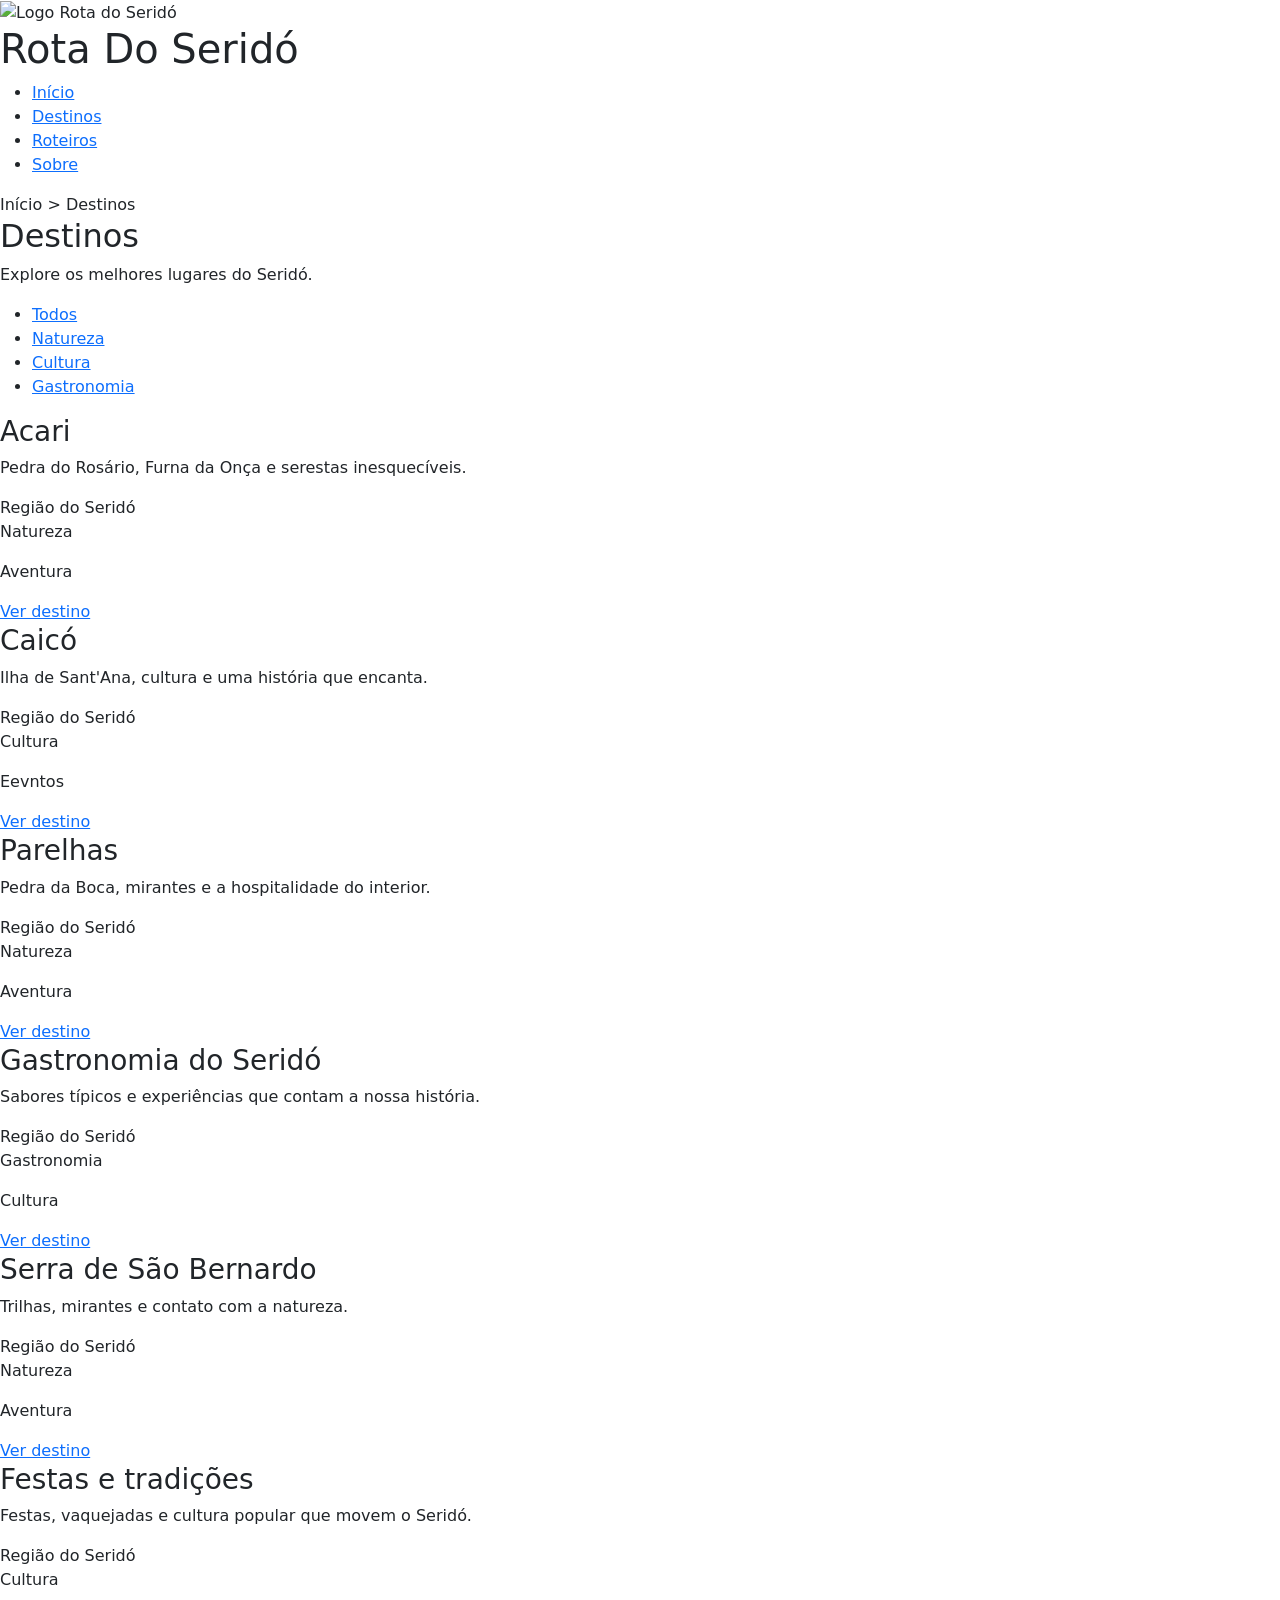
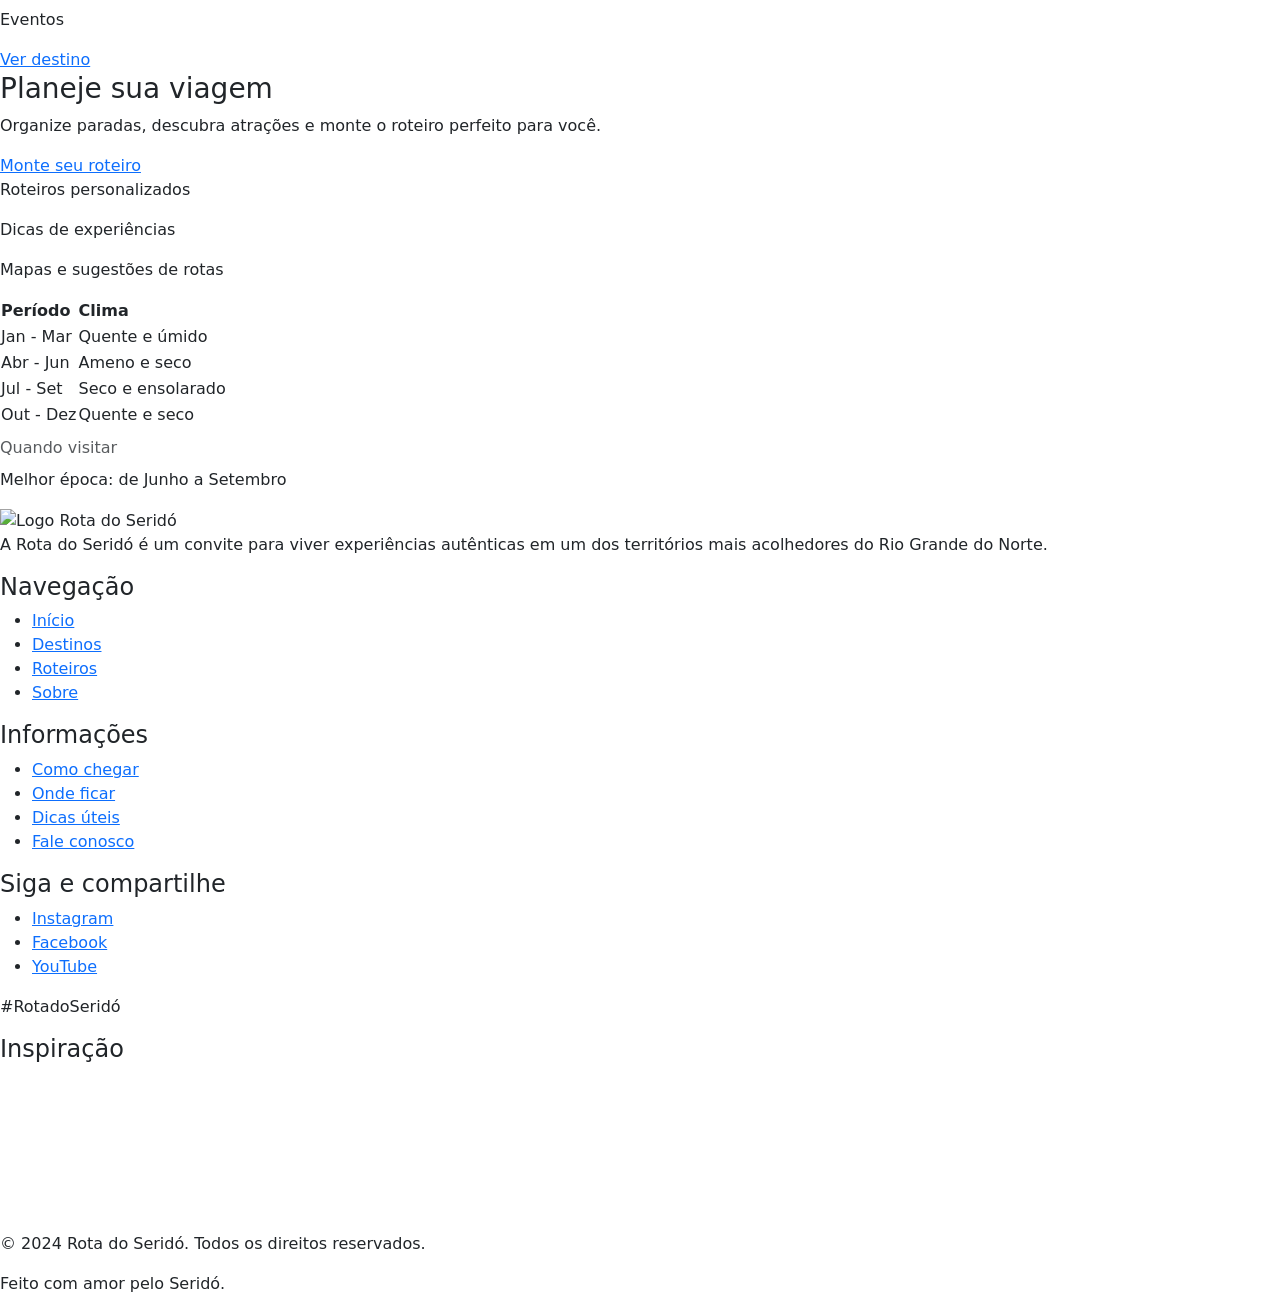
==== destinos.html @ 7bd8985f "Criação do HTML da página destinos" ====
<!DOCTYPE html>
<html lang='en'>

<head>
    <meta charset='utf-8'>
    <meta name='viewport' content='width=device-width, initial-scale=1'>
    <title>Destinos</title>

    <link rel="stylesheet" href="https://cdn.jsdelivr.net/npm/bootstrap@5.3.8/dist/css/bootstrap.min.css"
        rel="stylesheet" integrity="sha384-sRIl4kxILFvY47J16cr9ZwB07vP4J8+LH7qKQnuqkuIAvNWLzeN8tE5YBujZqJLB"
        crossorigin="anonymous" />

    <link rel="stylesheet" href="destinos.css" />
</head>

<body>

    <header id="cabecalho">
        <img src="" alt="Logo Rota do Seridó">
        <h1>Rota Do Seridó</h1>
    </header>

    <nav id="navegacao-principal">
        <ul>
            <li><a href="index.html">Início</a></li>
            <li><a href="destinos.html">Destinos</a></li>
            <li><a href="#">Roteiros</a></li>
            <li><a href="#">Sobre</a></li>
        </ul>
    </nav>

    <main>
        <section id="cabecalho2">
            <span>Início > Destinos</span>
            <h2>Destinos</h2>
            <p>Explore os melhores lugares do Seridó.</p>
        </section>

        <section id="cards">

            <nav id="navegacao-cards">
                <ul>
                    <li><a href="#">Todos</a></li>
                    <li><a href="#">Natureza</a></li>
                    <li><a href="#">Cultura</a></li>
                    <li><a href="#">Gastronomia</a></li>
                </ul>
            </nav>

            <div id="cards">
                <article>
                    <h3>Acari</h3>
                    <p>
                        Pedra do Rosário, Furna da Onça
                        e serestas inesquecíveis.
                    </p>
                    <span>Região do Seridó</span>
                    <p>Natureza</p>
                    <p>Aventura</p>
                    <a href="detalhe.html">Ver destino</a>
                </article>

                <article>
                    <h3>Caicó</h3>
                    <p>
                        Ilha de Sant'Ana, cultura e uma
                        história que encanta.
                    </p>
                    <span>Região do Seridó</span>
                    <p>Cultura</p>
                    <p>Eevntos</p>
                    <a href="detalhe.html">Ver destino</a>
                </article>

                <article>
                    <h3>Parelhas</h3>
                    <p>
                        Pedra da Boca, mirantes e a
                        hospitalidade do interior.
                    </p>
                    <span>Região do Seridó</span>
                    <p>Natureza</p>
                    <p>Aventura</p>
                    <a href="detalhe.html">Ver destino</a>
                </article>

                <article>
                    <h3>Gastronomia do Seridó</h3>
                    <p>
                        Sabores típicos e experiências que
                        contam a nossa história.
                    </p>
                    <span>Região do Seridó</span>
                    <p>Gastronomia</p>
                    <p>Cultura</p>
                    <a href="detalhe.html">Ver destino</a>
                </article>

                <article>
                    <h3>Serra de São Bernardo</h3>
                    <p>
                        Trilhas, mirantes e contato
                        com a natureza.
                    </p>
                    <span>Região do Seridó</span>
                    <p>Natureza</p>
                    <p>Aventura</p>
                    <a href="detalhe.html">Ver destino</a>
                </article>

                <article>
                    <h3>Festas e tradições</h3>
                    <p>
                        Festas, vaquejadas e cultura popular
                        que movem o Seridó.
                    </p>
                    <span>Região do Seridó</span>
                    <p>Cultura</p>
                    <p>Eventos</p>
                    <a href="detalhe.html">Ver destino</a>
                </article>
            </div>

        </section>

        <aside id="sidebar">

            <div id="planejamento">
                <h3>Planeje sua viagem</h3>
                <p>
                    Organize paradas, descubra atrações
                    e monte o roteiro perfeito para você.
                </p>
                <a href="#">Monte seu roteiro</a>

                <p>
                    Roteiros
                    personalizados
                </p>
                <p>
                    Dicas de
                    experiências
                </p>
                <p>
                    Mapas e
                    sugestões de rotas
                </p>
            </div>

            <div id="quando-visitar">
                <table>
                    <caption>Quando visitar</caption>
                    <thead>
                        <tr>
                            <th scope="col">Período</th>
                            <th scope="col">Clima</th>
                        </tr>
                    </thead>
                    <tbody>
                        <tr>
                            <td>Jan - Mar</td>
                            <td>Quente e úmido</td>
                        </tr>

                        <tr>
                            <td>Abr - Jun</td>
                            <td>Ameno e seco</td>
                        </tr>

                        <tr>
                            <td>Jul - Set</td>
                            <td>Seco e ensolarado</td>
                        </tr>

                        <tr>
                            <td>Out - Dez</td>
                            <td>Quente e seco</td>
                        </tr>
                    </tbody>
                </table>

                <p>Melhor época: de Junho a Setembro</p>
            </div>

        </aside>

    </main>

    <footer id="rodape">

        <section>

            <img src="" alt="Logo Rota do Seridó">

            <p>
                A Rota do Seridó é um convite para viver experiências
                autênticas em um dos territórios mais acolhedores do
                Rio Grande do Norte.
            </p>

        </section>

        <nav id="Navegacao-rodape">

            <h4>Navegação</h4>
            <ul>
                <li><a href="">Início</a></li>
                <li><a href="">Destinos</a></li>
                <li><a href="">Roteiros</a></li>
                <li><a href="">Sobre</a></li>
            </ul>

        </nav>

        <section id="informacoes">

            <h4>Informações</h4>
            <ul>
                <li><a href="">Como chegar</a></li>
                <li><a href="">Onde ficar</a></li>
                <li><a href="">Dicas úteis</a></li>
                <li><a href="">Fale conosco</a></li>
            </ul>

        </section>

        <section id="redes-sociais">

            <h4>Siga e compartilhe</h4>
            <ul>
                <li><a href="">Instagram</a></li>
                <li><a href="">Facebook</a></li>
                <li><a href="">YouTube</a></li>
            </ul>
            <p>#RotadoSeridó</p>

        </section>

        <section id="inspiracao">

            <h4>Inspiração</h4>

            <figure>
                <img src="" alt="">
            </figure>

            <figure>
                <img src="" alt="">
            </figure>

            <figure>
                <img src="" alt="">
            </figure>

            <figure>
                <img src="" alt="">
            </figure>

        </section>

        <section id="conclusao">

            <p>&copy; 2024 Rota do Seridó. Todos os direitos reservados.</p>
            <p>Feito com amor pelo Seridó.</p>

        </section>

    </footer>

</body>

</html>
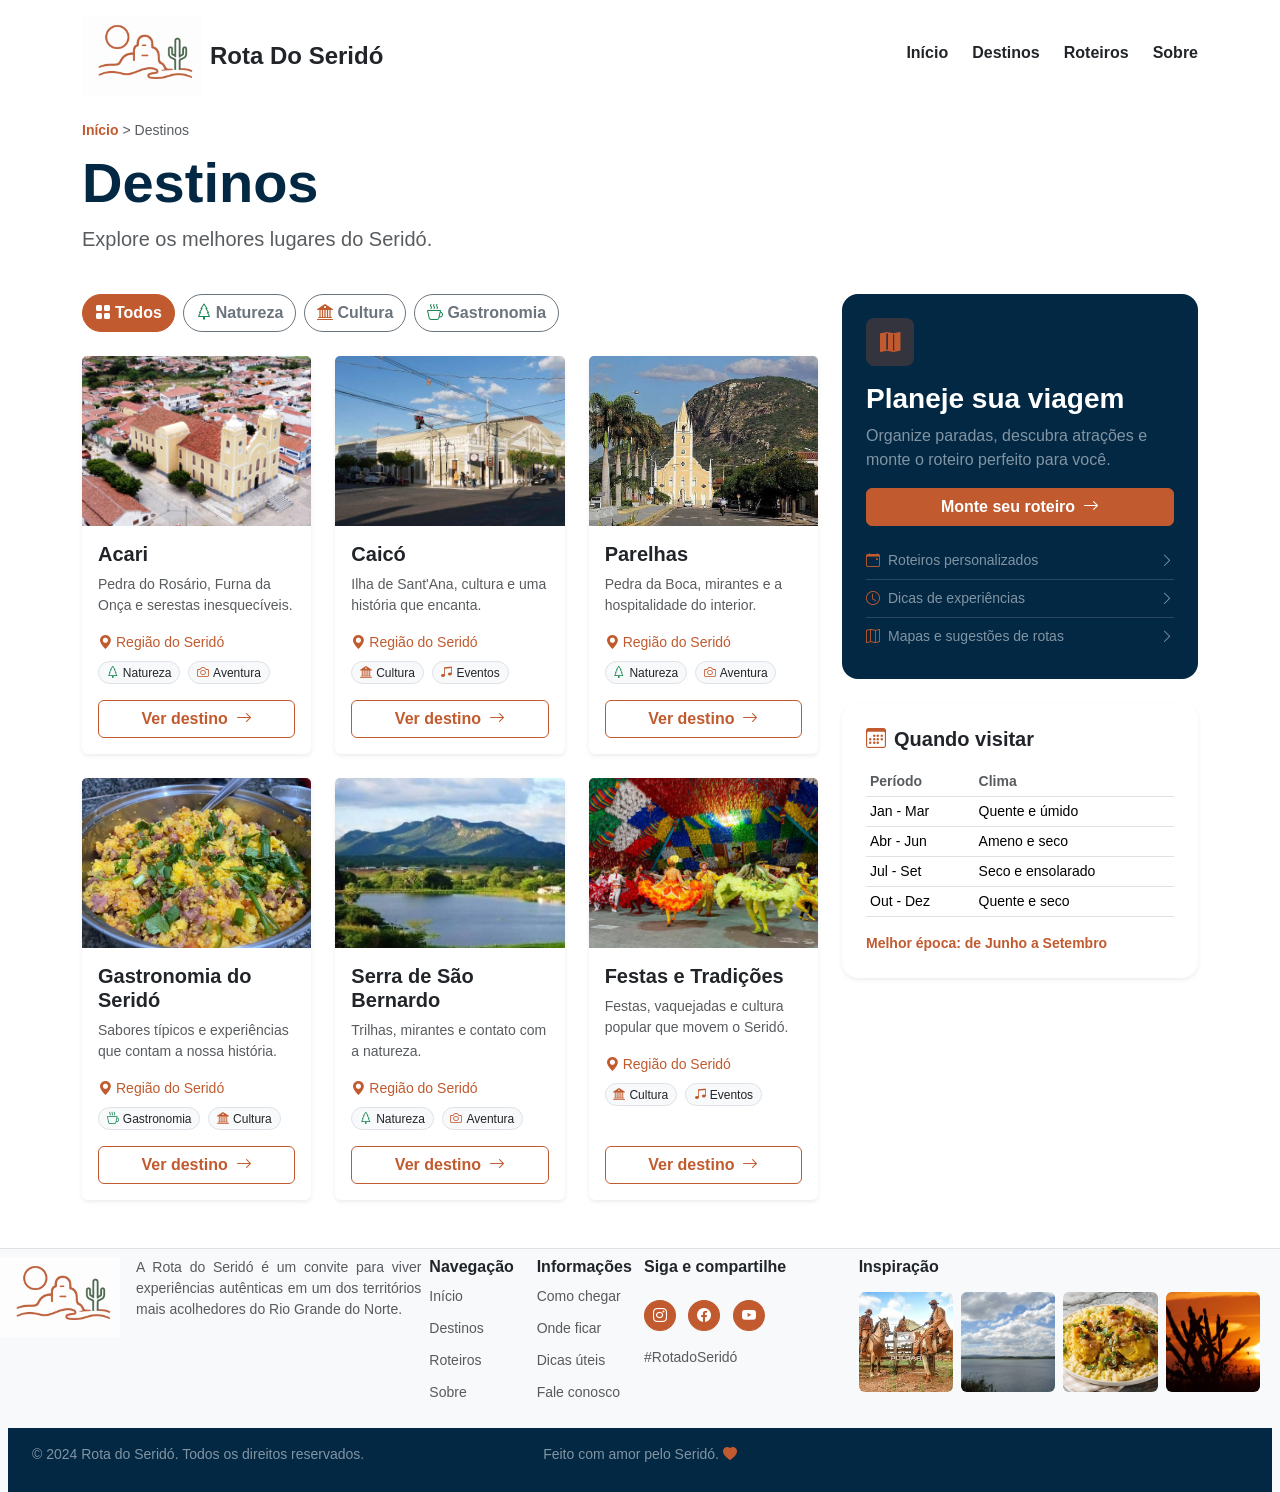
==== commit 3898a7b7: "Edição final nas página Inicial e na página Destinos" ====
--- a/destinos.html
+++ b/destinos.html
@@ -1,271 +1,276 @@
-<!DOCTYPE html>
-<html lang='en'>
+<!doctype html>
+<html lang="pt-BR">
 
 <head>
-    <meta charset='utf-8'>
-    <meta name='viewport' content='width=device-width, initial-scale=1'>
-    <title>Destinos</title>
-
-    <link rel="stylesheet" href="https://cdn.jsdelivr.net/npm/bootstrap@5.3.8/dist/css/bootstrap.min.css"
-        rel="stylesheet" integrity="sha384-sRIl4kxILFvY47J16cr9ZwB07vP4J8+LH7qKQnuqkuIAvNWLzeN8tE5YBujZqJLB"
-        crossorigin="anonymous" />
-
-    <link rel="stylesheet" href="destinos.css" />
+  <meta charset="UTF-8" />
+  <meta name="viewport" content="width=device-width, initial-scale=1.0" />
+  <title>Destinos - Rota do Seridó</title>
+
+  <link rel="stylesheet" href="https://cdn.jsdelivr.net/npm/bootstrap@5.3.8/dist/css/bootstrap.min.css" rel="stylesheet"
+    integrity="sha384-sRIl4kxILFvY47J16cr9ZwB07vP4J8+LH7qKQnuqkuIAvNWLzeN8tE5YBujZqJLB" crossorigin="anonymous" />
+  <link rel="stylesheet" href="https://cdn.jsdelivr.net/npm/bootstrap-icons@1.13.1/font/bootstrap-icons.min.css">
+
+  <link rel="stylesheet" href="destinos.css" />
+
 </head>
 
 <body>
 
-    <header id="cabecalho">
-        <img src="" alt="Logo Rota do Seridó">
-        <h1>Rota Do Seridó</h1>
+  <div class="container d-flex justify-content-between align-items-center py-3">
+    <header id="cabecalho" class="d-flex align-items-center gap-2">
+      <img src="imagens1/LogoRotaDoSerido.png" alt="Logo Rota do Seridó" width="120px" height="80px">
+      <h1 class="fs-4 fw-bold mb-0">Rota Do Seridó</h1>
     </header>
-
-    <nav id="navegacao-principal">
-        <ul>
-            <li><a href="index.html">Início</a></li>
-            <li><a href="destinos.html">Destinos</a></li>
-            <li><a href="#">Roteiros</a></li>
-            <li><a href="#">Sobre</a></li>
+    <nav id="navegacao-principal" class="list-unstyled d-flex gap-4 mb-0">
+      <a class="text-decoration-none fw-semibold text-dark" href="index.html">Início</a>
+      <a class="text-decoration-none fw-semibold text-dark" href="destinos.html">Destinos</a>
+      <a class="text-decoration-none fw-semibold text-dark" href="#">Roteiros</a>
+      <a class="text-decoration-none fw-semibold text-dark" href="#">Sobre</a>
+    </nav>
+  </div>
+
+  <main class="container">
+
+    <section id="cabecalho2" class="pt-2 pb-4">
+      <p class="small mb-2">
+        <a href="index.html" class="text-danger text-decoration-none fw-semibold">Início</a>
+        <span class="text-muted"> &gt; Destinos</span>
+      </p>
+      <h2 class="display-4 fw-bold" style="color:#032844;">Destinos</h2>
+      <p class="text-muted fs-5">Explore os melhores lugares do Seridó.</p>
+    </section>
+
+    <div class="row g-4">
+
+      <section id="cards" class="col-lg-8">
+
+        <nav id="navegacao-cards" class="mb-4">
+          <ul class="list-unstyled d-flex flex-wrap gap-2 mb-0">
+            <li><a href="#" class="btn btn-danger rounded-pill fw-semibold"><i class="bi bi-grid-fill me-1"></i>Todos</a></li>
+            <li><a href="#" class="btn btn-outline-secondary rounded-pill fw-semibold"><i class="bi bi-tree text-success me-1"></i>Natureza</a></li>
+            <li><a href="#" class="btn btn-outline-secondary rounded-pill fw-semibold"><i class="bi bi-bank2 text-danger me-1"></i>Cultura</a></li>
+            <li><a href="#" class="btn btn-outline-secondary rounded-pill fw-semibold"><i class="bi bi-cup-hot text-success me-1"></i>Gastronomia</a></li>
+          </ul>
+        </nav>
+
+        <div id="lista-cards" class="row row-cols-1 row-cols-md-2 row-cols-xl-3 g-4">
+
+          <article class="col">
+            <div class="card h-100 shadow-sm border-0">
+              <img src="imagens1/Acari.png" alt="Acari" class="card-img-top object-fit-cover" style="height:170px">
+              <div class="card-body d-flex flex-column">
+                <h3 class="card-title fs-5 fw-bold">Acari</h3>
+                <p class="card-text text-muted small">Pedra do Rosário, Furna da Onça e serestas inesquecíveis.</p>
+                <small class="text-danger mb-2"><i class="bi bi-geo-alt-fill me-1"></i>Região do Seridó</small>
+                <div class="d-flex flex-wrap gap-2 mb-3">
+                  <span class="badge rounded-pill bg-light text-dark border fw-normal"><i class="bi bi-tree text-success me-1"></i>Natureza</span>
+                  <span class="badge rounded-pill bg-light text-dark border fw-normal"><i class="bi bi-camera text-danger me-1"></i>Aventura</span>
+                </div>
+                <a href="detalhe.html" class="btn btn-outline-danger fw-bold mt-auto d-flex justify-content-center align-items-center gap-2">Ver destino <i class="bi bi-arrow-right"></i></a>
+              </div>
+            </div>
+          </article>
+
+          <article class="col">
+            <div class="card h-100 shadow-sm border-0">
+              <img src="imagens1/Caico.png" alt="Caicó" class="card-img-top object-fit-cover" style="height:170px">
+              <div class="card-body d-flex flex-column">
+                <h3 class="card-title fs-5 fw-bold">Caicó</h3>
+                <p class="card-text text-muted small">Ilha de Sant'Ana, cultura e uma história que encanta.</p>
+                <small class="text-danger mb-2"><i class="bi bi-geo-alt-fill me-1"></i>Região do Seridó</small>
+                <div class="d-flex flex-wrap gap-2 mb-3">
+                  <span class="badge rounded-pill bg-light text-dark border fw-normal"><i class="bi bi-bank2 text-danger me-1"></i>Cultura</span>
+                  <span class="badge rounded-pill bg-light text-dark border fw-normal"><i class="bi bi-music-note-beamed text-danger me-1"></i>Eventos</span>
+                </div>
+                <a href="detalhe.html" class="btn btn-outline-danger fw-bold mt-auto d-flex justify-content-center align-items-center gap-2">Ver destino <i class="bi bi-arrow-right"></i></a>
+              </div>
+            </div>
+          </article>
+
+          <article class="col">
+            <div class="card h-100 shadow-sm border-0">
+              <img src="imagens1/Parelhas.png" alt="Parelhas" class="card-img-top object-fit-cover" style="height:170px">
+              <div class="card-body d-flex flex-column">
+                <h3 class="card-title fs-5 fw-bold">Parelhas</h3>
+                <p class="card-text text-muted small">Pedra da Boca, mirantes e a hospitalidade do interior.</p>
+                <small class="text-danger mb-2"><i class="bi bi-geo-alt-fill me-1"></i>Região do Seridó</small>
+                <div class="d-flex flex-wrap gap-2 mb-3">
+                  <span class="badge rounded-pill bg-light text-dark border fw-normal"><i class="bi bi-tree text-success me-1"></i>Natureza</span>
+                  <span class="badge rounded-pill bg-light text-dark border fw-normal"><i class="bi bi-camera text-danger me-1"></i>Aventura</span>
+                </div>
+                <a href="detalhe.html" class="btn btn-outline-danger fw-bold mt-auto d-flex justify-content-center align-items-center gap-2">Ver destino <i class="bi bi-arrow-right"></i></a>
+              </div>
+            </div>
+          </article>
+
+          <article class="col">
+            <div class="card h-100 shadow-sm border-0">
+              <img src="imagens1/Gastronomia.jpeg" alt="Gastronomia do Seridó" class="card-img-top object-fit-cover" style="height:170px">
+              <div class="card-body d-flex flex-column">
+                <h3 class="card-title fs-5 fw-bold">Gastronomia do Seridó</h3>
+                <p class="card-text text-muted small">Sabores típicos e experiências que contam a nossa história.</p>
+                <small class="text-danger mb-2"><i class="bi bi-geo-alt-fill me-1"></i>Região do Seridó</small>
+                <div class="d-flex flex-wrap gap-2 mb-3">
+                  <span class="badge rounded-pill bg-light text-dark border fw-normal"><i class="bi bi-cup-hot text-success me-1"></i>Gastronomia</span>
+                  <span class="badge rounded-pill bg-light text-dark border fw-normal"><i class="bi bi-bank2 text-danger me-1"></i>Cultura</span>
+                </div>
+                <a href="detalhe.html" class="btn btn-outline-danger fw-bold mt-auto d-flex justify-content-center align-items-center gap-2">Ver destino <i class="bi bi-arrow-right"></i></a>
+              </div>
+            </div>
+          </article>
+
+          <article class="col">
+            <div class="card h-100 shadow-sm border-0">
+              <img src="imagens1/SaoBernardo.jfif" alt="Serra de São Bernardo" class="card-img-top object-fit-cover" style="height:170px">
+              <div class="card-body d-flex flex-column">
+                <h3 class="card-title fs-5 fw-bold">Serra de São Bernardo</h3>
+                <p class="card-text text-muted small">Trilhas, mirantes e contato com a natureza.</p>
+                <small class="text-danger mb-2"><i class="bi bi-geo-alt-fill me-1"></i>Região do Seridó</small>
+                <div class="d-flex flex-wrap gap-2 mb-3">
+                  <span class="badge rounded-pill bg-light text-dark border fw-normal"><i class="bi bi-tree text-success me-1"></i>Natureza</span>
+                  <span class="badge rounded-pill bg-light text-dark border fw-normal"><i class="bi bi-camera text-danger me-1"></i>Aventura</span>
+                </div>
+                <a href="detalhe.html" class="btn btn-outline-danger fw-bold mt-auto d-flex justify-content-center align-items-center gap-2">Ver destino <i class="bi bi-arrow-right"></i></a>
+              </div>
+            </div>
+          </article>
+
+          <article class="col">
+            <div class="card h-100 shadow-sm border-0">
+              <img src="imagens1/festas.jfif" alt="Festas e Tradições" class="card-img-top object-fit-cover" style="height:170px">
+              <div class="card-body d-flex flex-column">
+                <h3 class="card-title fs-5 fw-bold">Festas e Tradições</h3>
+                <p class="card-text text-muted small">Festas, vaquejadas e cultura popular que movem o Seridó.</p>
+                <small class="text-danger mb-2"><i class="bi bi-geo-alt-fill me-1"></i>Região do Seridó</small>
+                <div class="d-flex flex-wrap gap-2 mb-3">
+                  <span class="badge rounded-pill bg-light text-dark border fw-normal"><i class="bi bi-bank2 text-danger me-1"></i>Cultura</span>
+                  <span class="badge rounded-pill bg-light text-dark border fw-normal"><i class="bi bi-music-note-beamed text-danger me-1"></i>Eventos</span>
+                </div>
+                <a href="detalhe.html" class="btn btn-outline-danger fw-bold mt-auto d-flex justify-content-center align-items-center gap-2">Ver destino <i class="bi bi-arrow-right"></i></a>
+              </div>
+            </div>
+          </article>
+
+        </div>
+      </section>
+
+      <!-- SIDEBAR -->
+      <aside id="sidebar" class="col-lg-4">
+
+        <div id="planejamento" class="text-white rounded-4 p-4 mb-4" style="background-color:#032844;">
+          <div class="bg-danger bg-opacity-25 rounded-3 d-inline-flex align-items-center justify-content-center mb-3" style="width:48px;height:48px">
+            <i class="bi bi-map-fill text-danger fs-5"></i>
+          </div>
+          <h3 class="fs-3 fw-bold">Planeje sua viagem</h3>
+          <p class="text-white-50">Organize paradas, descubra atrações e monte o roteiro perfeito para você.</p>
+          <a href="#" class="btn btn-danger fw-bold w-100 mb-3 d-flex justify-content-center align-items-center gap-2">Monte seu roteiro <i class="bi bi-arrow-right"></i></a>
+          <ul class="list-unstyled small text-white-50 mb-0">
+            <li class="d-flex justify-content-between align-items-center py-2"><span><i class="bi bi-calendar-event text-danger me-2"></i>Roteiros personalizados</span><i class="bi bi-chevron-right"></i></li>
+            <li class="d-flex justify-content-between align-items-center py-2"><span><i class="bi bi-clock text-danger me-2"></i>Dicas de experiências</span><i class="bi bi-chevron-right"></i></li>
+            <li class="d-flex justify-content-between align-items-center py-2"><span><i class="bi bi-map text-danger me-2"></i>Mapas e sugestões de rotas</span><i class="bi bi-chevron-right"></i></li>
+          </ul>
+        </div>
+
+        <div id="quando-visitar" class="bg-white rounded-4 shadow-sm p-4">
+          <h3 class="fs-5 fw-bold mb-3"><i class="bi bi-calendar3 text-danger me-2"></i>Quando visitar</h3>
+          <table class="table table-sm mb-3">
+            <caption class="d-none">Quando visitar</caption>
+            <thead>
+              <tr><th scope="col" class="text-muted small fw-semibold">Período</th><th scope="col" class="text-muted small fw-semibold">Clima</th></tr>
+            </thead>
+            <tbody class="small">
+              <tr><td>Jan - Mar</td><td>Quente e úmido</td></tr>
+              <tr><td>Abr - Jun</td><td>Ameno e seco</td></tr>
+              <tr><td>Jul - Set</td><td>Seco e ensolarado</td></tr>
+              <tr><td>Out - Dez</td><td>Quente e seco</td></tr>
+            </tbody>
+          </table>
+          <p class="text-danger fw-bold small mb-0">Melhor época: de Junho a Setembro</p>
+        </div>
+
+      </aside>
+
+    </div>
+  </main>
+
+  <footer id="rodape" class="bg-light border-top mt-5">
+
+    <div class="row g-2 py-2">
+
+      <section class="d-flex flex-column flex-sm-row justify-content-between col-12 col-lg-4 gap-3">
+        <img src="imagens1/LogoRotaDoSerido.png" alt="Logo Rota do Seridó" width="120" height="80" class="mb-2">
+        <small class="text-muted" style="text-align: justify;">
+          A Rota do Seridó é um convite para viver experiências
+          autênticas em um dos territórios mais acolhedores do
+          Rio Grande do Norte.
+        </small>
+      </section>
+
+      <nav id="Navegacao-rodape" class="col-12 col-sm-6 col-lg-1">
+        <h4 class="fs-6 fw-bold">Navegação</h4>
+        <ul class="list-unstyled">
+          <li class="mb-2"><a href="" class="text-muted text-decoration-none small">Início</a></li>
+          <li class="mb-2"><a href="" class="text-muted text-decoration-none small">Destinos</a></li>
+          <li class="mb-2"><a href="" class="text-muted text-decoration-none small">Roteiros</a></li>
+          <li class="mb-2"><a href="" class="text-muted text-decoration-none small">Sobre</a></li>
         </ul>
-    </nav>
-
-    <main>
-        <section id="cabecalho2">
-            <span>Início > Destinos</span>
-            <h2>Destinos</h2>
-            <p>Explore os melhores lugares do Seridó.</p>
-        </section>
-
-        <section id="cards">
-
-            <nav id="navegacao-cards">
-                <ul>
-                    <li><a href="#">Todos</a></li>
-                    <li><a href="#">Natureza</a></li>
-                    <li><a href="#">Cultura</a></li>
-                    <li><a href="#">Gastronomia</a></li>
-                </ul>
-            </nav>
-
-            <div id="cards">
-                <article>
-                    <h3>Acari</h3>
-                    <p>
-                        Pedra do Rosário, Furna da Onça
-                        e serestas inesquecíveis.
-                    </p>
-                    <span>Região do Seridó</span>
-                    <p>Natureza</p>
-                    <p>Aventura</p>
-                    <a href="detalhe.html">Ver destino</a>
-                </article>
-
-                <article>
-                    <h3>Caicó</h3>
-                    <p>
-                        Ilha de Sant'Ana, cultura e uma
-                        história que encanta.
-                    </p>
-                    <span>Região do Seridó</span>
-                    <p>Cultura</p>
-                    <p>Eevntos</p>
-                    <a href="detalhe.html">Ver destino</a>
-                </article>
-
-                <article>
-                    <h3>Parelhas</h3>
-                    <p>
-                        Pedra da Boca, mirantes e a
-                        hospitalidade do interior.
-                    </p>
-                    <span>Região do Seridó</span>
-                    <p>Natureza</p>
-                    <p>Aventura</p>
-                    <a href="detalhe.html">Ver destino</a>
-                </article>
-
-                <article>
-                    <h3>Gastronomia do Seridó</h3>
-                    <p>
-                        Sabores típicos e experiências que
-                        contam a nossa história.
-                    </p>
-                    <span>Região do Seridó</span>
-                    <p>Gastronomia</p>
-                    <p>Cultura</p>
-                    <a href="detalhe.html">Ver destino</a>
-                </article>
-
-                <article>
-                    <h3>Serra de São Bernardo</h3>
-                    <p>
-                        Trilhas, mirantes e contato
-                        com a natureza.
-                    </p>
-                    <span>Região do Seridó</span>
-                    <p>Natureza</p>
-                    <p>Aventura</p>
-                    <a href="detalhe.html">Ver destino</a>
-                </article>
-
-                <article>
-                    <h3>Festas e tradições</h3>
-                    <p>
-                        Festas, vaquejadas e cultura popular
-                        que movem o Seridó.
-                    </p>
-                    <span>Região do Seridó</span>
-                    <p>Cultura</p>
-                    <p>Eventos</p>
-                    <a href="detalhe.html">Ver destino</a>
-                </article>
-            </div>
-
-        </section>
-
-        <aside id="sidebar">
-
-            <div id="planejamento">
-                <h3>Planeje sua viagem</h3>
-                <p>
-                    Organize paradas, descubra atrações
-                    e monte o roteiro perfeito para você.
-                </p>
-                <a href="#">Monte seu roteiro</a>
-
-                <p>
-                    Roteiros
-                    personalizados
-                </p>
-                <p>
-                    Dicas de
-                    experiências
-                </p>
-                <p>
-                    Mapas e
-                    sugestões de rotas
-                </p>
-            </div>
-
-            <div id="quando-visitar">
-                <table>
-                    <caption>Quando visitar</caption>
-                    <thead>
-                        <tr>
-                            <th scope="col">Período</th>
-                            <th scope="col">Clima</th>
-                        </tr>
-                    </thead>
-                    <tbody>
-                        <tr>
-                            <td>Jan - Mar</td>
-                            <td>Quente e úmido</td>
-                        </tr>
-
-                        <tr>
-                            <td>Abr - Jun</td>
-                            <td>Ameno e seco</td>
-                        </tr>
-
-                        <tr>
-                            <td>Jul - Set</td>
-                            <td>Seco e ensolarado</td>
-                        </tr>
-
-                        <tr>
-                            <td>Out - Dez</td>
-                            <td>Quente e seco</td>
-                        </tr>
-                    </tbody>
-                </table>
-
-                <p>Melhor época: de Junho a Setembro</p>
-            </div>
-
-        </aside>
-
-    </main>
-
-    <footer id="rodape">
-
-        <section>
-
-            <img src="" alt="Logo Rota do Seridó">
-
-            <p>
-                A Rota do Seridó é um convite para viver experiências
-                autênticas em um dos territórios mais acolhedores do
-                Rio Grande do Norte.
-            </p>
-
-        </section>
-
-        <nav id="Navegacao-rodape">
-
-            <h4>Navegação</h4>
-            <ul>
-                <li><a href="">Início</a></li>
-                <li><a href="">Destinos</a></li>
-                <li><a href="">Roteiros</a></li>
-                <li><a href="">Sobre</a></li>
-            </ul>
-
-        </nav>
-
-        <section id="informacoes">
-
-            <h4>Informações</h4>
-            <ul>
-                <li><a href="">Como chegar</a></li>
-                <li><a href="">Onde ficar</a></li>
-                <li><a href="">Dicas úteis</a></li>
-                <li><a href="">Fale conosco</a></li>
-            </ul>
-
-        </section>
-
-        <section id="redes-sociais">
-
-            <h4>Siga e compartilhe</h4>
-            <ul>
-                <li><a href="">Instagram</a></li>
-                <li><a href="">Facebook</a></li>
-                <li><a href="">YouTube</a></li>
-            </ul>
-            <p>#RotadoSeridó</p>
-
-        </section>
-
-        <section id="inspiracao">
-
-            <h4>Inspiração</h4>
-
-            <figure>
-                <img src="" alt="">
-            </figure>
-
-            <figure>
-                <img src="" alt="">
-            </figure>
-
-            <figure>
-                <img src="" alt="">
-            </figure>
-
-            <figure>
-                <img src="" alt="">
-            </figure>
-
-        </section>
-
-        <section id="conclusao">
-
-            <p>&copy; 2024 Rota do Seridó. Todos os direitos reservados.</p>
-            <p>Feito com amor pelo Seridó.</p>
-
-        </section>
-
-    </footer>
+      </nav>
+
+      <section id="informacoes" class="col-12 col-sm-6 col-lg-1">
+        <h4 class="fs-6 fw-bold">Informações</h4>
+        <ul class="list-unstyled">
+          <li class="mb-2"><a href="" class="text-muted text-decoration-none small">Como chegar</a></li>
+          <li class="mb-2"><a href="" class="text-muted text-decoration-none small">Onde ficar</a></li>
+          <li class="mb-2"><a href="" class="text-muted text-decoration-none small">Dicas úteis</a></li>
+          <li class="mb-2"><a href="" class="text-muted text-decoration-none small">Fale conosco</a></li>
+        </ul>
+      </section>
+
+      <section id="redes-sociais" class="col-12 col-sm-6 col-lg-2">
+        <h4 class="fs-6 fw-bold small pb-3">Siga e compartilhe</h4>
+        <ul class="list-inline">
+          <li class="list-inline-item"><a href="" class="btn btn-danger btn-sm rounded-circle"><i
+                class="bi bi-instagram"></i></a></li>
+          <li class="list-inline-item"><a href="" class="btn btn-danger btn-sm rounded-circle"><i
+                class="bi bi-facebook"></i></a></li>
+          <li class="list-inline-item"><a href="" class="btn btn-danger btn-sm rounded-circle"><i
+                class="bi bi-youtube"></i></a></li>
+        </ul>
+        <p class="text-muted small">#RotadoSeridó</p>
+      </section>
+
+      <section id="inspiracao" class="col-12 col-sm-6 col-lg-4 pe-4">
+        <h4 class="fs-6 fw-bold pb-3">Inspiração</h4>
+        <div class="row row-cols-4 g-2">
+          <figure class="col m-0">
+            <img src="imagens1/Vaqueiros.png" alt="Vaqueiros" class="img-fluid rounded object-fit-cover w-100"
+              style="height: 100px;">
+          </figure>
+          <figure class="col m-0">
+            <img src="imagens1/açude2.png" alt="Açude" class="img-fluid rounded object-fit-cover w-100"
+              style="height: 100px;">
+          </figure>
+          <figure class="col m-0">
+            <img src="imagens1/cuscuz.png" alt="Cuscuz" class="img-fluid rounded object-fit-cover w-100"
+              style="height: 100px;">
+          </figure>
+          <figure class="col m-0">
+            <img src="imagens1/cacto.png" alt="Cacto" class="img-fluid rounded object-fit-cover w-100"
+              style="height: 100px;">
+          </figure>
+        </div>
+      </section>
+
+    </div>
+
+    <section id="conclusao" class="text-white-50 py-3 mx-md-2 mb-0" style="background-color:#032844;">
+      <div class="position-relative small" id="rodape-final">
+        <p class="mb-0 ps-4" >&copy; 2024 Rota do Seridó. Todos os direitos reservados.</p>
+        <p class="mb-0" id="feito-amor" style="align-items: center;">Feito com amor pelo Seridó. <i class="bi bi-heart-fill text-danger"></i></p>
+      </div>
+    </section>
+
+  </footer>
 
 </body>
 
--- a/destinos.css
+++ b/destinos.css
@@ -0,0 +1,58 @@
+body {
+    font-family: 'Lucida Sans', 'Lucida Sans Regular', 'Lucida Grande', 'Lucida Sans Unicode', Geneva, Verdana, sans-serif;
+}
+
+:root {
+    --bs-danger: #C15A2E;
+    --bs-danger-rgb: 193, 90, 46;
+}
+
+.btn-danger {
+    --bs-btn-bg: #C15A2E;
+    --bs-btn-border-color: #C15A2E;
+    --bs-btn-hover-bg: #A94A24;
+    --bs-btn-hover-border-color: #A94A24;
+    --bs-btn-active-bg: #A94A24;
+    --bs-btn-active-border-color: #A94A24;
+}
+
+.btn-outline-danger {
+    --bs-btn-color: #C15A2E;
+    --bs-btn-border-color: #C15A2E;
+    --bs-btn-hover-bg: #C15A2E;
+    --bs-btn-hover-border-color: #C15A2E;
+    --bs-btn-active-bg: #C15A2E;
+    --bs-btn-active-border-color: #C15A2E;
+}
+
+#navegacao-principal a {
+    padding-bottom: .25rem;
+    border-bottom: 2px solid transparent;
+    transition: border-color .2s ease;
+}
+
+html, body {
+  overflow-x: hidden;
+}
+
+#navegacao-principal a:hover {
+    border-bottom-color: #C15A2E;
+}
+
+#planejamento li+li {
+    border-top: 1px solid rgba(255, 255, 255, .15);
+}
+
+/* linhas entre os itens */
+@media (min-width: 768px) {
+    #rodape-final {
+        min-height: 2rem;
+    }
+
+    #rodape-final #feito-amor {
+        position: absolute;
+        top: 0;
+        left: 50%;
+        transform: translateX(-50%);
+    }
+}
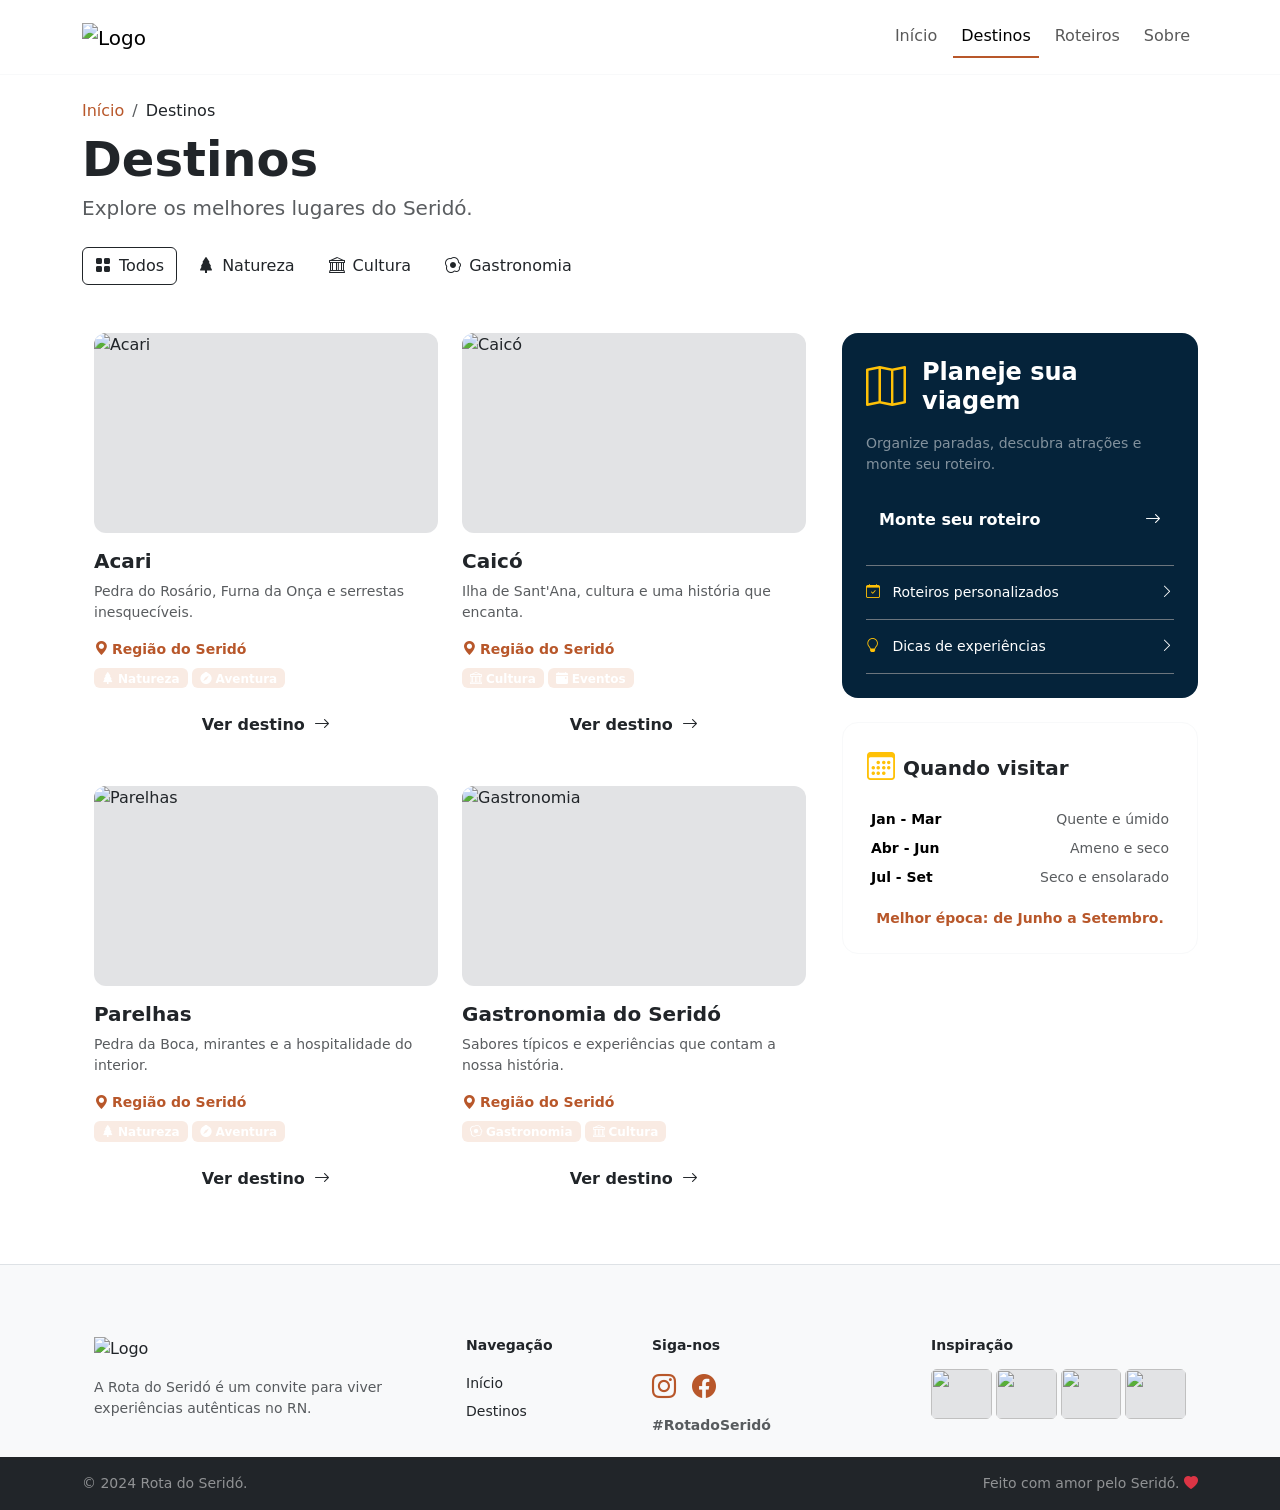
==== commit 57e17ff6: "pagina destinos faltando só colocar as imagens" ====
--- a/destinos.html
+++ b/destinos.html
@@ -1,277 +1,211 @@
-<!doctype html>
+<!DOCTYPE html>
 <html lang="pt-BR">
-
 <head>
-  <meta charset="UTF-8" />
-  <meta name="viewport" content="width=device-width, initial-scale=1.0" />
-  <title>Destinos - Rota do Seridó</title>
-
-  <link rel="stylesheet" href="https://cdn.jsdelivr.net/npm/bootstrap@5.3.8/dist/css/bootstrap.min.css" rel="stylesheet"
-    integrity="sha384-sRIl4kxILFvY47J16cr9ZwB07vP4J8+LH7qKQnuqkuIAvNWLzeN8tE5YBujZqJLB" crossorigin="anonymous" />
-  <link rel="stylesheet" href="https://cdn.jsdelivr.net/npm/bootstrap-icons@1.13.1/font/bootstrap-icons.min.css">
-
+  <meta charset="UTF-8">
+  <meta name="viewport" content="width=device-width, initial-scale=1.0">
+  <title>Rota do Seridó - Destinos</title>
   <link rel="stylesheet" href="destinos.css" />
-
+  <link href="https://cdn.jsdelivr.net/npm/bootstrap@5.3.2/dist/css/bootstrap.min.css" rel="stylesheet">
+  <link href="https://cdn.jsdelivr.net/npm/bootstrap-icons@1.11.1/font/bootstrap-icons.css" rel="stylesheet">
+    
 </head>
-
 <body>
 
-  <div class="container d-flex justify-content-between align-items-center py-3">
-    <header id="cabecalho" class="d-flex align-items-center gap-2">
-      <img src="imagens1/LogoRotaDoSerido.png" alt="Logo Rota do Seridó" width="120px" height="80px">
-      <h1 class="fs-4 fw-bold mb-0">Rota Do Seridó</h1>
-    </header>
-    <nav id="navegacao-principal" class="list-unstyled d-flex gap-4 mb-0">
-      <a class="text-decoration-none fw-semibold text-dark" href="index.html">Início</a>
-      <a class="text-decoration-none fw-semibold text-dark" href="destinos.html">Destinos</a>
-      <a class="text-decoration-none fw-semibold text-dark" href="#">Roteiros</a>
-      <a class="text-decoration-none fw-semibold text-dark" href="#">Sobre</a>
+  <!-- NAVBAR -->
+  <header class="navbar navbar-expand-lg py-3 border-bottom border-light">
+    <div class="container">
+      <a class="navbar-brand" href="#">
+        <img src="LogoRotaDoSerido.png" alt="Logo" height="50">
+      </a>
+      <button class="navbar-toggler" type="button" data-bs-toggle="collapse" data-bs-target="#menu">
+        <span class="navbar-toggler-icon"></span>
+      </button>
+      <nav class="collapse navbar-collapse justify-content-end" id="menu">
+        <ul class="navbar-nav gap-2">
+          <li><a class="nav-link" href="#">Início</a></li>
+          <li><a class="nav-link active" href="#">Destinos</a></li>
+          <li><a class="nav-link" href="#">Roteiros</a></li>
+          <li><a class="nav-link" href="#">Sobre</a></li>
+        </ul>
+      </nav>
+    </div>
+  </header>
+
+  <!-- CONTEÚDO PRINCIPAL -->
+  <main class="container my-4">
+    
+    <!-- Breadcrumbs & Título -->
+    <nav aria-label="breadcrumb">
+      <ol class="breadcrumb mb-2">
+        <li class="breadcrumb-item"><a href="#" class="text-orange text-decoration-none">Início</a></li>
+        <li class="breadcrumb-item active text-dark">Destinos</li>
+      </ol>
     </nav>
-  </div>
-
-  <main class="container">
-
-    <section id="cabecalho2" class="pt-2 pb-4">
-      <p class="small mb-2">
-        <a href="index.html" class="text-danger text-decoration-none fw-semibold">Início</a>
-        <span class="text-muted"> &gt; Destinos</span>
-      </p>
-      <h2 class="display-4 fw-bold" style="color:#032844;">Destinos</h2>
-      <p class="text-muted fs-5">Explore os melhores lugares do Seridó.</p>
-    </section>
-
+    <h1 class="fw-bold display-5 mb-1">Destinos</h1>
+    <p class="text-muted fs-5 mb-4">Explore os melhores lugares do Seridó.</p>
+
+    <!-- Filtros -->
+    <div class="d-flex flex-wrap gap-2 mb-5">
+      <button class="btn btn-filtro active"><i class="bi bi-grid-fill me-2"></i>Todos</button>
+      <button class="btn btn-filtro"><i class="bi bi-tree-fill me-2"></i>Natureza</button>
+      <button class="btn btn-filtro"><i class="bi bi-bank me-2"></i>Cultura</button>
+      <button class="btn btn-filtro"><i class="bi bi-egg-fried me-2"></i>Gastronomia</button>
+    </div>
+
+    <!-- Grid de Conteúdo -->
     <div class="row g-4">
-
-      <section id="cards" class="col-lg-8">
-
-        <nav id="navegacao-cards" class="mb-4">
-          <ul class="list-unstyled d-flex flex-wrap gap-2 mb-0">
-            <li><a href="#" class="btn btn-danger rounded-pill fw-semibold"><i class="bi bi-grid-fill me-1"></i>Todos</a></li>
-            <li><a href="#" class="btn btn-outline-secondary rounded-pill fw-semibold"><i class="bi bi-tree text-success me-1"></i>Natureza</a></li>
-            <li><a href="#" class="btn btn-outline-secondary rounded-pill fw-semibold"><i class="bi bi-bank2 text-danger me-1"></i>Cultura</a></li>
-            <li><a href="#" class="btn btn-outline-secondary rounded-pill fw-semibold"><i class="bi bi-cup-hot text-success me-1"></i>Gastronomia</a></li>
-          </ul>
-        </nav>
-
-        <div id="lista-cards" class="row row-cols-1 row-cols-md-2 row-cols-xl-3 g-4">
-
-          <article class="col">
-            <div class="card h-100 shadow-sm border-0">
-              <img src="imagens1/Acari.png" alt="Acari" class="card-img-top object-fit-cover" style="height:170px">
-              <div class="card-body d-flex flex-column">
-                <h3 class="card-title fs-5 fw-bold">Acari</h3>
-                <p class="card-text text-muted small">Pedra do Rosário, Furna da Onça e serestas inesquecíveis.</p>
-                <small class="text-danger mb-2"><i class="bi bi-geo-alt-fill me-1"></i>Região do Seridó</small>
-                <div class="d-flex flex-wrap gap-2 mb-3">
-                  <span class="badge rounded-pill bg-light text-dark border fw-normal"><i class="bi bi-tree text-success me-1"></i>Natureza</span>
-                  <span class="badge rounded-pill bg-light text-dark border fw-normal"><i class="bi bi-camera text-danger me-1"></i>Aventura</span>
-                </div>
-                <a href="detalhe.html" class="btn btn-outline-danger fw-bold mt-auto d-flex justify-content-center align-items-center gap-2">Ver destino <i class="bi bi-arrow-right"></i></a>
-              </div>
-            </div>
-          </article>
-
-          <article class="col">
-            <div class="card h-100 shadow-sm border-0">
-              <img src="imagens1/Caico.png" alt="Caicó" class="card-img-top object-fit-cover" style="height:170px">
-              <div class="card-body d-flex flex-column">
-                <h3 class="card-title fs-5 fw-bold">Caicó</h3>
-                <p class="card-text text-muted small">Ilha de Sant'Ana, cultura e uma história que encanta.</p>
-                <small class="text-danger mb-2"><i class="bi bi-geo-alt-fill me-1"></i>Região do Seridó</small>
-                <div class="d-flex flex-wrap gap-2 mb-3">
-                  <span class="badge rounded-pill bg-light text-dark border fw-normal"><i class="bi bi-bank2 text-danger me-1"></i>Cultura</span>
-                  <span class="badge rounded-pill bg-light text-dark border fw-normal"><i class="bi bi-music-note-beamed text-danger me-1"></i>Eventos</span>
-                </div>
-                <a href="detalhe.html" class="btn btn-outline-danger fw-bold mt-auto d-flex justify-content-center align-items-center gap-2">Ver destino <i class="bi bi-arrow-right"></i></a>
-              </div>
-            </div>
-          </article>
-
-          <article class="col">
-            <div class="card h-100 shadow-sm border-0">
-              <img src="imagens1/Parelhas.png" alt="Parelhas" class="card-img-top object-fit-cover" style="height:170px">
-              <div class="card-body d-flex flex-column">
-                <h3 class="card-title fs-5 fw-bold">Parelhas</h3>
-                <p class="card-text text-muted small">Pedra da Boca, mirantes e a hospitalidade do interior.</p>
-                <small class="text-danger mb-2"><i class="bi bi-geo-alt-fill me-1"></i>Região do Seridó</small>
-                <div class="d-flex flex-wrap gap-2 mb-3">
-                  <span class="badge rounded-pill bg-light text-dark border fw-normal"><i class="bi bi-tree text-success me-1"></i>Natureza</span>
-                  <span class="badge rounded-pill bg-light text-dark border fw-normal"><i class="bi bi-camera text-danger me-1"></i>Aventura</span>
-                </div>
-                <a href="detalhe.html" class="btn btn-outline-danger fw-bold mt-auto d-flex justify-content-center align-items-center gap-2">Ver destino <i class="bi bi-arrow-right"></i></a>
-              </div>
-            </div>
-          </article>
-
-          <article class="col">
-            <div class="card h-100 shadow-sm border-0">
-              <img src="imagens1/Gastronomia.jpeg" alt="Gastronomia do Seridó" class="card-img-top object-fit-cover" style="height:170px">
-              <div class="card-body d-flex flex-column">
-                <h3 class="card-title fs-5 fw-bold">Gastronomia do Seridó</h3>
-                <p class="card-text text-muted small">Sabores típicos e experiências que contam a nossa história.</p>
-                <small class="text-danger mb-2"><i class="bi bi-geo-alt-fill me-1"></i>Região do Seridó</small>
-                <div class="d-flex flex-wrap gap-2 mb-3">
-                  <span class="badge rounded-pill bg-light text-dark border fw-normal"><i class="bi bi-cup-hot text-success me-1"></i>Gastronomia</span>
-                  <span class="badge rounded-pill bg-light text-dark border fw-normal"><i class="bi bi-bank2 text-danger me-1"></i>Cultura</span>
-                </div>
-                <a href="detalhe.html" class="btn btn-outline-danger fw-bold mt-auto d-flex justify-content-center align-items-center gap-2">Ver destino <i class="bi bi-arrow-right"></i></a>
-              </div>
-            </div>
-          </article>
-
-          <article class="col">
-            <div class="card h-100 shadow-sm border-0">
-              <img src="imagens1/SaoBernardo.jfif" alt="Serra de São Bernardo" class="card-img-top object-fit-cover" style="height:170px">
-              <div class="card-body d-flex flex-column">
-                <h3 class="card-title fs-5 fw-bold">Serra de São Bernardo</h3>
-                <p class="card-text text-muted small">Trilhas, mirantes e contato com a natureza.</p>
-                <small class="text-danger mb-2"><i class="bi bi-geo-alt-fill me-1"></i>Região do Seridó</small>
-                <div class="d-flex flex-wrap gap-2 mb-3">
-                  <span class="badge rounded-pill bg-light text-dark border fw-normal"><i class="bi bi-tree text-success me-1"></i>Natureza</span>
-                  <span class="badge rounded-pill bg-light text-dark border fw-normal"><i class="bi bi-camera text-danger me-1"></i>Aventura</span>
-                </div>
-                <a href="detalhe.html" class="btn btn-outline-danger fw-bold mt-auto d-flex justify-content-center align-items-center gap-2">Ver destino <i class="bi bi-arrow-right"></i></a>
-              </div>
-            </div>
-          </article>
-
-          <article class="col">
-            <div class="card h-100 shadow-sm border-0">
-              <img src="imagens1/festas.jfif" alt="Festas e Tradições" class="card-img-top object-fit-cover" style="height:170px">
-              <div class="card-body d-flex flex-column">
-                <h3 class="card-title fs-5 fw-bold">Festas e Tradições</h3>
-                <p class="card-text text-muted small">Festas, vaquejadas e cultura popular que movem o Seridó.</p>
-                <small class="text-danger mb-2"><i class="bi bi-geo-alt-fill me-1"></i>Região do Seridó</small>
-                <div class="d-flex flex-wrap gap-2 mb-3">
-                  <span class="badge rounded-pill bg-light text-dark border fw-normal"><i class="bi bi-bank2 text-danger me-1"></i>Cultura</span>
-                  <span class="badge rounded-pill bg-light text-dark border fw-normal"><i class="bi bi-music-note-beamed text-danger me-1"></i>Eventos</span>
-                </div>
-                <a href="detalhe.html" class="btn btn-outline-danger fw-bold mt-auto d-flex justify-content-center align-items-center gap-2">Ver destino <i class="bi bi-arrow-right"></i></a>
-              </div>
-            </div>
-          </article>
-
-        </div>
+      
+      <!-- Seção de Destinos (Usa row-cols para remover divs de coluna individuais) -->
+      <section class="col-lg-8 row row-cols-1 row-cols-md-2 g-4 m-0">
+        
+        <!-- Card 1 -->
+        <article class="card border-0 bg-transparent col">
+          <img src="caminho_imagem1.jpg" alt="Acari" class="img-card bg-secondary-subtle">
+          <div class="card-body px-0 py-3">
+            <h3 class="fw-bold h5 mb-2">Acari</h3>
+            <p class="text-muted small">Pedra do Rosário, Furna da Onça e serrestas inesquecíveis.</p>
+            <span class="text-orange small fw-bold d-block mb-2"><i class="bi bi-geo-alt-fill me-1"></i>Região do Seridó</span>
+            <div class="mb-3 d-flex gap-1">
+              <span class="badge bg-orange-light text-orange px-2 py-1"><i class="bi bi-tree-fill me-1"></i>Natureza</span>
+              <span class="badge bg-orange-light text-orange px-2 py-1"><i class="bi bi-compass-fill me-1"></i>Aventura</span>
+            </div>
+            <button class="btn btn-outline-orange w-100 py-2 fw-bold">Ver destino <i class="bi bi-arrow-right ms-1"></i></button>
+          </div>
+        </article>
+
+        <!-- Card 2 -->
+        <article class="card border-0 bg-transparent col">
+          <img src="caminho_imagem2.jpg" alt="Caicó" class="img-card bg-secondary-subtle">
+          <div class="card-body px-0 py-3">
+            <h3 class="fw-bold h5 mb-2">Caicó</h3>
+            <p class="text-muted small">Ilha de Sant'Ana, cultura e uma história que encanta.</p>
+            <span class="text-orange small fw-bold d-block mb-2"><i class="bi bi-geo-alt-fill me-1"></i>Região do Seridó</span>
+            <div class="mb-3 d-flex gap-1">
+              <span class="badge bg-orange-light text-orange px-2 py-1"><i class="bi bi-bank me-1"></i>Cultura</span>
+              <span class="badge bg-orange-light text-orange px-2 py-1"><i class="bi bi-calendar-event-fill me-1"></i>Eventos</span>
+            </div>
+            <button class="btn btn-outline-orange w-100 py-2 fw-bold">Ver destino <i class="bi bi-arrow-right ms-1"></i></button>
+          </div>
+        </article>
+
+        <!-- Card 3 -->
+        <article class="card border-0 bg-transparent col">
+          <img src="caminho_imagem3.jpg" alt="Parelhas" class="img-card bg-secondary-subtle">
+          <div class="card-body px-0 py-3">
+            <h3 class="fw-bold h5 mb-2">Parelhas</h3>
+            <p class="text-muted small">Pedra da Boca, mirantes e a hospitalidade do interior.</p>
+            <span class="text-orange small fw-bold d-block mb-2"><i class="bi bi-geo-alt-fill me-1"></i>Região do Seridó</span>
+            <div class="mb-3 d-flex gap-1">
+              <span class="badge bg-orange-light text-orange px-2 py-1"><i class="bi bi-tree-fill me-1"></i>Natureza</span>
+              <span class="badge bg-orange-light text-orange px-2 py-1"><i class="bi bi-compass-fill me-1"></i>Aventura</span>
+            </div>
+            <button class="btn btn-outline-orange w-100 py-2 fw-bold">Ver destino <i class="bi bi-arrow-right ms-1"></i></button>
+          </div>
+        </article>
+
+        <!-- Card 4 -->
+        <article class="card border-0 bg-transparent col">
+          <img src="caminho_imagem4.jpg" alt="Gastronomia" class="img-card bg-secondary-subtle">
+          <div class="card-body px-0 py-3">
+            <h3 class="fw-bold h5 mb-2">Gastronomia do Seridó</h3>
+            <p class="text-muted small">Sabores típicos e experiências que contam a nossa história.</p>
+            <span class="text-orange small fw-bold d-block mb-2"><i class="bi bi-geo-alt-fill me-1"></i>Região do Seridó</span>
+            <div class="mb-3 d-flex gap-1">
+              <span class="badge bg-orange-light text-orange px-2 py-1"><i class="bi bi-egg-fried me-1"></i>Gastronomia</span>
+              <span class="badge bg-orange-light text-orange px-2 py-1"><i class="bi bi-bank me-1"></i>Cultura</span>
+            </div>
+            <button class="btn btn-outline-orange w-100 py-2 fw-bold">Ver destino <i class="bi bi-arrow-right ms-1"></i></button>
+          </div>
+        </article>
+
       </section>
 
-      <!-- SIDEBAR -->
-      <aside id="sidebar" class="col-lg-4">
-
-        <div id="planejamento" class="text-white rounded-4 p-4 mb-4" style="background-color:#032844;">
-          <div class="bg-danger bg-opacity-25 rounded-3 d-inline-flex align-items-center justify-content-center mb-3" style="width:48px;height:48px">
-            <i class="bi bi-map-fill text-danger fs-5"></i>
-          </div>
-          <h3 class="fs-3 fw-bold">Planeje sua viagem</h3>
-          <p class="text-white-50">Organize paradas, descubra atrações e monte o roteiro perfeito para você.</p>
-          <a href="#" class="btn btn-danger fw-bold w-100 mb-3 d-flex justify-content-center align-items-center gap-2">Monte seu roteiro <i class="bi bi-arrow-right"></i></a>
-          <ul class="list-unstyled small text-white-50 mb-0">
-            <li class="d-flex justify-content-between align-items-center py-2"><span><i class="bi bi-calendar-event text-danger me-2"></i>Roteiros personalizados</span><i class="bi bi-chevron-right"></i></li>
-            <li class="d-flex justify-content-between align-items-center py-2"><span><i class="bi bi-clock text-danger me-2"></i>Dicas de experiências</span><i class="bi bi-chevron-right"></i></li>
-            <li class="d-flex justify-content-between align-items-center py-2"><span><i class="bi bi-map text-danger me-2"></i>Mapas e sugestões de rotas</span><i class="bi bi-chevron-right"></i></li>
-          </ul>
-        </div>
-
-        <div id="quando-visitar" class="bg-white rounded-4 shadow-sm p-4">
-          <h3 class="fs-5 fw-bold mb-3"><i class="bi bi-calendar3 text-danger me-2"></i>Quando visitar</h3>
-          <table class="table table-sm mb-3">
-            <caption class="d-none">Quando visitar</caption>
-            <thead>
-              <tr><th scope="col" class="text-muted small fw-semibold">Período</th><th scope="col" class="text-muted small fw-semibold">Clima</th></tr>
-            </thead>
-            <tbody class="small">
-              <tr><td>Jan - Mar</td><td>Quente e úmido</td></tr>
-              <tr><td>Abr - Jun</td><td>Ameno e seco</td></tr>
-              <tr><td>Jul - Set</td><td>Seco e ensolarado</td></tr>
-              <tr><td>Out - Dez</td><td>Quente e seco</td></tr>
+      <!-- Sidebar (Coluna Direita) -->
+      <aside class="col-lg-4 d-flex flex-column gap-4">
+        
+        <!-- Planeje sua viagem -->
+        <section class="bg-dark text-white p-4 sidebar-box" style="background-color: var(--azul-escuro) !important;">
+          <div class="d-flex align-items-center gap-3 mb-3">
+            <i class="bi bi-map fs-1 text-warning"></i>
+            <h3 class="fw-bold h4 mb-0">Planeje sua viagem</h3>
+          </div>
+          <p class="small text-white-50 mb-4">Organize paradas, descubra atrações e monte seu roteiro.</p>
+          <button class="btn bg-orange text-white w-100 py-2 fw-bold d-flex justify-content-between align-items-center mb-4">
+            Monte seu roteiro <i class="bi bi-arrow-right"></i>
+          </button>
+          <a href="#" class="d-flex justify-content-between align-items-center py-3 border-top border-secondary text-white text-decoration-none small">
+            <span><i class="bi bi-calendar-check me-2 text-warning"></i> Roteiros personalizados</span>
+            <i class="bi bi-chevron-right"></i>
+          </a>
+          <a href="#" class="d-flex justify-content-between align-items-center py-3 border-top border-bottom border-secondary text-white text-decoration-none small">
+            <span><i class="bi bi-lightbulb me-2 text-warning"></i> Dicas de experiências</span>
+            <i class="bi bi-chevron-right"></i>
+          </a>
+        </section>
+
+        <!-- Quando visitar -->
+        <section class="bg-white p-4 border border-light sidebar-box">
+          <div class="d-flex align-items-center gap-2 mb-3">
+            <i class="bi bi-calendar3 fs-3 text-warning"></i>
+            <h4 class="fw-bold h5 mb-0">Quando visitar</h4>
+          </div>
+          <table class="table table-borderless table-sm small mb-3">
+            <tbody>
+              <tr><td class="fw-bold">Jan - Mar</td><td class="text-end text-muted">Quente e úmido</td></tr>
+              <tr><td class="fw-bold">Abr - Jun</td><td class="text-end text-muted">Ameno e seco</td></tr>
+              <tr><td class="fw-bold">Jul - Set</td><td class="text-end text-muted">Seco e ensolarado</td></tr>
             </tbody>
           </table>
-          <p class="text-danger fw-bold small mb-0">Melhor época: de Junho a Setembro</p>
+          <p class="text-center text-orange fw-bold mb-0 small">Melhor época: de Junho a Setembro.</p>
+        </section>
+
+      </aside>
+
+    </div>
+  </main>
+
+  <!-- FOOTER -->
+  <footer class="pt-5 pb-3 mt-5 bg-light border-top">
+    <div class="container row g-4 m-auto">
+      <div class="col-lg-4">
+        <img src="LogoRotaDoSerido.png" alt="Logo" class="mb-3" height="50">
+        <p class="text-muted small">A Rota do Seridó é um convite para viver experiências autênticas no RN.</p>
+      </div>
+      <div class="col-6 col-lg-2">
+        <h5 class="fw-bold small mb-3">Navegação</h5>
+        <ul class="list-unstyled lh-lg small">
+          <li><a href="#" class="text-dark text-decoration-none">Início</a></li>
+          <li><a href="#" class="text-dark text-decoration-none">Destinos</a></li>
+        </ul>
+      </div>
+      <div class="col-6 col-lg-3">
+        <h5 class="fw-bold small mb-3">Siga-nos</h5>
+        <div class="d-flex gap-3 mb-2 fs-4">
+          <a href="#" class="text-orange"><i class="bi bi-instagram"></i></a>
+          <a href="#" class="text-orange"><i class="bi bi-facebook"></i></a>
         </div>
-
-      </aside>
-
-    </div>
-  </main>
-
-  <footer id="rodape" class="bg-light border-top mt-5">
-
-    <div class="row g-2 py-2">
-
-      <section class="d-flex flex-column flex-sm-row justify-content-between col-12 col-lg-4 gap-3">
-        <img src="imagens1/LogoRotaDoSerido.png" alt="Logo Rota do Seridó" width="120" height="80" class="mb-2">
-        <small class="text-muted" style="text-align: justify;">
-          A Rota do Seridó é um convite para viver experiências
-          autênticas em um dos territórios mais acolhedores do
-          Rio Grande do Norte.
-        </small>
-      </section>
-
-      <nav id="Navegacao-rodape" class="col-12 col-sm-6 col-lg-1">
-        <h4 class="fs-6 fw-bold">Navegação</h4>
-        <ul class="list-unstyled">
-          <li class="mb-2"><a href="" class="text-muted text-decoration-none small">Início</a></li>
-          <li class="mb-2"><a href="" class="text-muted text-decoration-none small">Destinos</a></li>
-          <li class="mb-2"><a href="" class="text-muted text-decoration-none small">Roteiros</a></li>
-          <li class="mb-2"><a href="" class="text-muted text-decoration-none small">Sobre</a></li>
-        </ul>
-      </nav>
-
-      <section id="informacoes" class="col-12 col-sm-6 col-lg-1">
-        <h4 class="fs-6 fw-bold">Informações</h4>
-        <ul class="list-unstyled">
-          <li class="mb-2"><a href="" class="text-muted text-decoration-none small">Como chegar</a></li>
-          <li class="mb-2"><a href="" class="text-muted text-decoration-none small">Onde ficar</a></li>
-          <li class="mb-2"><a href="" class="text-muted text-decoration-none small">Dicas úteis</a></li>
-          <li class="mb-2"><a href="" class="text-muted text-decoration-none small">Fale conosco</a></li>
-        </ul>
-      </section>
-
-      <section id="redes-sociais" class="col-12 col-sm-6 col-lg-2">
-        <h4 class="fs-6 fw-bold small pb-3">Siga e compartilhe</h4>
-        <ul class="list-inline">
-          <li class="list-inline-item"><a href="" class="btn btn-danger btn-sm rounded-circle"><i
-                class="bi bi-instagram"></i></a></li>
-          <li class="list-inline-item"><a href="" class="btn btn-danger btn-sm rounded-circle"><i
-                class="bi bi-facebook"></i></a></li>
-          <li class="list-inline-item"><a href="" class="btn btn-danger btn-sm rounded-circle"><i
-                class="bi bi-youtube"></i></a></li>
-        </ul>
-        <p class="text-muted small">#RotadoSeridó</p>
-      </section>
-
-      <section id="inspiracao" class="col-12 col-sm-6 col-lg-4 pe-4">
-        <h4 class="fs-6 fw-bold pb-3">Inspiração</h4>
-        <div class="row row-cols-4 g-2">
-          <figure class="col m-0">
-            <img src="imagens1/Vaqueiros.png" alt="Vaqueiros" class="img-fluid rounded object-fit-cover w-100"
-              style="height: 100px;">
-          </figure>
-          <figure class="col m-0">
-            <img src="imagens1/açude2.png" alt="Açude" class="img-fluid rounded object-fit-cover w-100"
-              style="height: 100px;">
-          </figure>
-          <figure class="col m-0">
-            <img src="imagens1/cuscuz.png" alt="Cuscuz" class="img-fluid rounded object-fit-cover w-100"
-              style="height: 100px;">
-          </figure>
-          <figure class="col m-0">
-            <img src="imagens1/cacto.png" alt="Cacto" class="img-fluid rounded object-fit-cover w-100"
-              style="height: 100px;">
-          </figure>
+        <span class="text-muted small fw-bold">#RotadoSeridó</span>
+      </div>
+      <div class="col-lg-3">
+        <h5 class="fw-bold small mb-3">Inspiração</h5>
+        <div class="row g-1">
+          <div class="col-3"><img src="foto1.jpg" alt="" class="w-100 bg-secondary-subtle rounded" style="height: 50px; object-fit: cover;"></div>
+          <div class="col-3"><img src="foto2.jpg" alt="" class="w-100 bg-secondary-subtle rounded" style="height: 50px; object-fit: cover;"></div>
+          <div class="col-3"><img src="foto3.jpg" alt="" class="w-100 bg-secondary-subtle rounded" style="height: 50px; object-fit: cover;"></div>
+          <div class="col-3"><img src="foto4.jpg" alt="" class="w-100 bg-secondary-subtle rounded" style="height: 50px; object-fit: cover;"></div>
         </div>
-      </section>
-
-    </div>
-
-    <section id="conclusao" class="text-white-50 py-3 mx-md-2 mb-0" style="background-color:#032844;">
-      <div class="position-relative small" id="rodape-final">
-        <p class="mb-0 ps-4" >&copy; 2024 Rota do Seridó. Todos os direitos reservados.</p>
-        <p class="mb-0" id="feito-amor" style="align-items: center;">Feito com amor pelo Seridó. <i class="bi bi-heart-fill text-danger"></i></p>
-      </div>
-    </section>
-
+      </div>
+    </div>
   </footer>
 
+  <!-- SUB-FOOTER -->
+  <div class="py-3 text-center text-white-50 bg-dark small">
+    <div class="container d-flex flex-column flex-md-row justify-content-between">
+      <span>© 2024 Rota do Seridó.</span>
+      <span>Feito com amor pelo Seridó. <i class="bi bi-heart-fill text-danger"></i></span>
+    </div>
+  </div>
+
+  <script src="https://cdn.jsdelivr.net/npm/bootstrap@5.3.2/dist/js/bootstrap.bundle.min.js"></script>
 </body>
-
 </html>
--- a/destinos.css
+++ b/destinos.css
@@ -1,58 +1,23 @@
-body {
-    font-family: 'Lucida Sans', 'Lucida Sans Regular', 'Lucida Grande', 'Lucida Sans Unicode', Geneva, Verdana, sans-serif;
-}
+:root {
+      --bg-serido: #faf8f5;
+      --azul-escuro: #05233a;
+      --laranja: #b8572a;
+      --laranja-suave: #f9ebe3;
+    }
+    body { background: var(--bg-serido); color: var(--azul-escuro); font-family: system-ui, sans-serif; }
+    
+    /* Cores e Botões */
+    .text-orange { color: var(--laranja) ; }
+    .bg-orange { background-color: var(--laranja) ; }
+    .bg-orange-light { background-color: var(--laranja-suave) ; }
+    .nav-link.active { color: var(--laranja) ; border-bottom: 2px solid var(--laranja); }
+    
+    .btn-filtro { border: 1px solid #ddd; background: #fff; color: var(--azul-escuro); }
+    .btn-filtro.active, .btn-filtro:hover { background: var(--laranja); color: #fff; border-color: var(--laranja); }
+    
+    .btn-outline-orange { border: 1px solid var(--laranja); color: var(--laranja); }
+    .btn-outline-orange:hover { background: var(--laranja); color: #fff; }
 
-:root {
-    --bs-danger: #C15A2E;
-    --bs-danger-rgb: 193, 90, 46;
-}
-
-.btn-danger {
-    --bs-btn-bg: #C15A2E;
-    --bs-btn-border-color: #C15A2E;
-    --bs-btn-hover-bg: #A94A24;
-    --bs-btn-hover-border-color: #A94A24;
-    --bs-btn-active-bg: #A94A24;
-    --bs-btn-active-border-color: #A94A24;
-}
-
-.btn-outline-danger {
-    --bs-btn-color: #C15A2E;
-    --bs-btn-border-color: #C15A2E;
-    --bs-btn-hover-bg: #C15A2E;
-    --bs-btn-hover-border-color: #C15A2E;
-    --bs-btn-active-bg: #C15A2E;
-    --bs-btn-active-border-color: #C15A2E;
-}
-
-#navegacao-principal a {
-    padding-bottom: .25rem;
-    border-bottom: 2px solid transparent;
-    transition: border-color .2s ease;
-}
-
-html, body {
-  overflow-x: hidden;
-}
-
-#navegacao-principal a:hover {
-    border-bottom-color: #C15A2E;
-}
-
-#planejamento li+li {
-    border-top: 1px solid rgba(255, 255, 255, .15);
-}
-
-/* linhas entre os itens */
-@media (min-width: 768px) {
-    #rodape-final {
-        min-height: 2rem;
-    }
-
-    #rodape-final #feito-amor {
-        position: absolute;
-        top: 0;
-        left: 50%;
-        transform: translateX(-50%);
-    }
-}+    /* Imagens e Cards */
+    .img-card { height: 200px; object-fit: cover; border-radius: 12px; }
+    .sidebar-box { border-radius: 16px; }
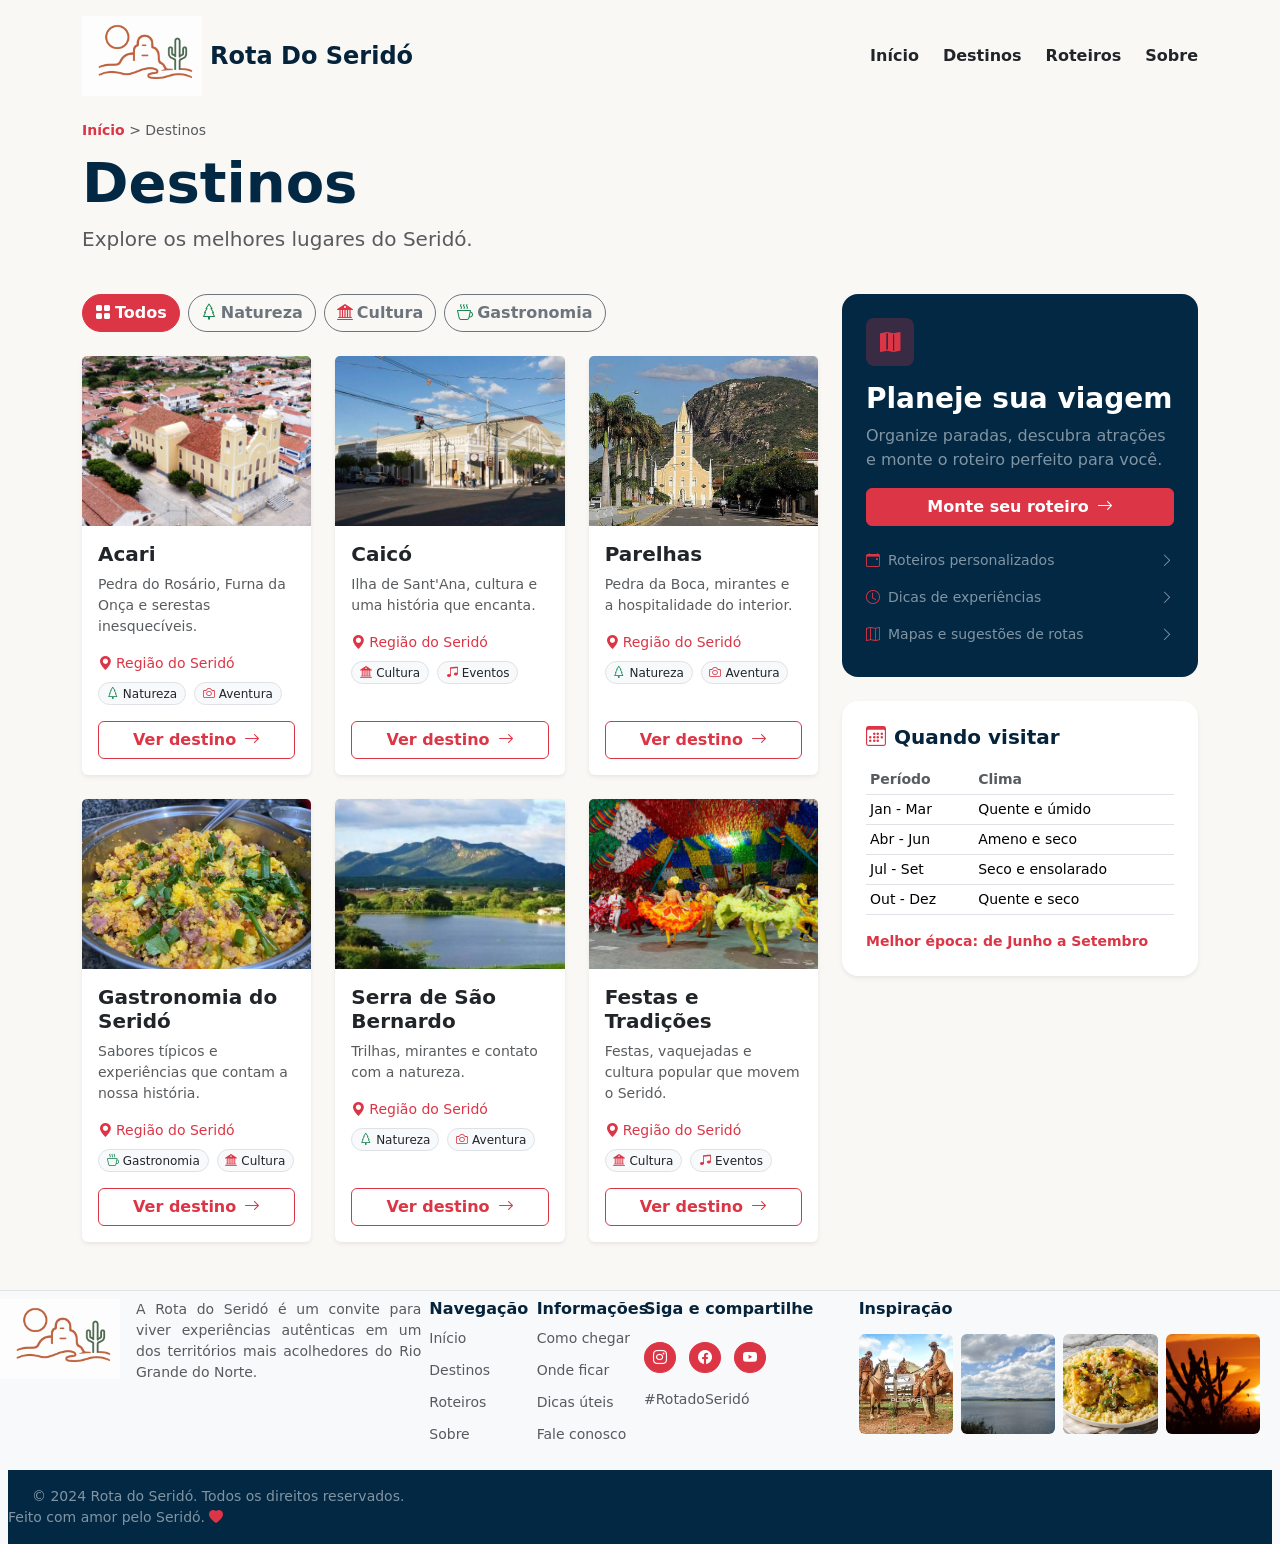
==== commit 95679217: "Pagina Destinos Finalizada" ====
--- a/destinos.html
+++ b/destinos.html
@@ -1,211 +1,275 @@
-<!DOCTYPE html>
+<!doctype html>
 <html lang="pt-BR">
+
 <head>
-  <meta charset="UTF-8">
-  <meta name="viewport" content="width=device-width, initial-scale=1.0">
-  <title>Rota do Seridó - Destinos</title>
+  <meta charset="UTF-8" />
+  <meta name="viewport" content="width=device-width, initial-scale=1.0" />
+  <title>Destinos - Rota do Seridó</title>
+
+  <link rel="stylesheet" href="https://cdn.jsdelivr.net/npm/bootstrap@5.3.8/dist/css/bootstrap.min.css" rel="stylesheet"
+    integrity="sha384-sRIl4kxILFvY47J16cr9ZwB07vP4J8+LH7qKQnuqkuIAvNWLzeN8tE5YBujZqJLB" crossorigin="anonymous" />
+  <link rel="stylesheet" href="https://cdn.jsdelivr.net/npm/bootstrap-icons@1.13.1/font/bootstrap-icons.min.css">
+
   <link rel="stylesheet" href="destinos.css" />
-  <link href="https://cdn.jsdelivr.net/npm/bootstrap@5.3.2/dist/css/bootstrap.min.css" rel="stylesheet">
-  <link href="https://cdn.jsdelivr.net/npm/bootstrap-icons@1.11.1/font/bootstrap-icons.css" rel="stylesheet">
-    
+
 </head>
 <body>
 
-  <!-- NAVBAR -->
-  <header class="navbar navbar-expand-lg py-3 border-bottom border-light">
-    <div class="container">
-      <a class="navbar-brand" href="#">
-        <img src="LogoRotaDoSerido.png" alt="Logo" height="50">
-      </a>
-      <button class="navbar-toggler" type="button" data-bs-toggle="collapse" data-bs-target="#menu">
-        <span class="navbar-toggler-icon"></span>
-      </button>
-      <nav class="collapse navbar-collapse justify-content-end" id="menu">
-        <ul class="navbar-nav gap-2">
-          <li><a class="nav-link" href="#">Início</a></li>
-          <li><a class="nav-link active" href="#">Destinos</a></li>
-          <li><a class="nav-link" href="#">Roteiros</a></li>
-          <li><a class="nav-link" href="#">Sobre</a></li>
+  <div class="container d-flex justify-content-between align-items-center py-3">
+    <header id="cabecalho" class="d-flex align-items-center gap-2">
+      <img src="imagens1/LogoRotaDoSerido.png" alt="Logo Rota do Seridó" width="120px" height="80px">
+      <h1 class="fs-4 fw-bold mb-0">Rota Do Seridó</h1>
+    </header>
+    <nav id="navegacao-principal" class="list-unstyled d-flex gap-4 mb-0">
+      <a class="text-decoration-none fw-semibold text-dark" href="index.html">Início</a>
+      <a class="text-decoration-none fw-semibold text-dark" href="destinos.html">Destinos</a>
+      <a class="text-decoration-none fw-semibold text-dark" href="#">Roteiros</a>
+      <a class="text-decoration-none fw-semibold text-dark" href="#">Sobre</a>
+    </nav>
+  </div>
+
+  <main class="container">
+
+    <section id="cabecalho2" class="pt-2 pb-4">
+      <p class="small mb-2">
+        <a href="index.html" class="text-danger text-decoration-none fw-semibold">Início</a>
+        <span class="text-muted"> &gt; Destinos</span>
+      </p>
+      <h2 class="display-4 fw-bold" style="color:#032844;">Destinos</h2>
+      <p class="text-muted fs-5">Explore os melhores lugares do Seridó.</p>
+    </section>
+
+    <div class="row g-4">
+
+      <section id="cards" class="col-lg-8">
+
+        <nav id="navegacao-cards" class="mb-4">
+          <ul class="list-unstyled d-flex flex-wrap gap-2 mb-0">
+            <li><a href="#" class="btn btn-danger rounded-pill fw-semibold"><i class="bi bi-grid-fill me-1"></i>Todos</a></li>
+            <li><a href="#" class="btn btn-outline-secondary rounded-pill fw-semibold"><i class="bi bi-tree text-success me-1"></i>Natureza</a></li>
+            <li><a href="#" class="btn btn-outline-secondary rounded-pill fw-semibold"><i class="bi bi-bank2 text-danger me-1"></i>Cultura</a></li>
+            <li><a href="#" class="btn btn-outline-secondary rounded-pill fw-semibold"><i class="bi bi-cup-hot text-success me-1"></i>Gastronomia</a></li>
+          </ul>
+        </nav>
+
+        <div id="lista-cards" class="row row-cols-1 row-cols-md-2 row-cols-xl-3 g-4">
+
+          <article class="col">
+            <div class="card h-100 shadow-sm border-0">
+              <img src="imagens1/Acari.png" alt="Acari" class="card-img-top object-fit-cover" style="height:170px">
+              <div class="card-body d-flex flex-column">
+                <h3 class="card-title fs-5 fw-bold">Acari</h3>
+                <p class="card-text text-muted small">Pedra do Rosário, Furna da Onça e serestas inesquecíveis.</p>
+                <small class="text-danger mb-2"><i class="bi bi-geo-alt-fill me-1"></i>Região do Seridó</small>
+                <div class="d-flex flex-wrap gap-2 mb-3">
+                  <span class="badge rounded-pill bg-light text-dark border fw-normal"><i class="bi bi-tree text-success me-1"></i>Natureza</span>
+                  <span class="badge rounded-pill bg-light text-dark border fw-normal"><i class="bi bi-camera text-danger me-1"></i>Aventura</span>
+                </div>
+                <a href="detalhe.html" class="btn btn-outline-danger fw-bold mt-auto d-flex justify-content-center align-items-center gap-2">Ver destino <i class="bi bi-arrow-right"></i></a>
+              </div>
+            </div>
+          </article>
+
+          <article class="col">
+            <div class="card h-100 shadow-sm border-0">
+              <img src="imagens1/Caico.png" alt="Caicó" class="card-img-top object-fit-cover" style="height:170px">
+              <div class="card-body d-flex flex-column">
+                <h3 class="card-title fs-5 fw-bold">Caicó</h3>
+                <p class="card-text text-muted small">Ilha de Sant'Ana, cultura e uma história que encanta.</p>
+                <small class="text-danger mb-2"><i class="bi bi-geo-alt-fill me-1"></i>Região do Seridó</small>
+                <div class="d-flex flex-wrap gap-2 mb-3">
+                  <span class="badge rounded-pill bg-light text-dark border fw-normal"><i class="bi bi-bank2 text-danger me-1"></i>Cultura</span>
+                  <span class="badge rounded-pill bg-light text-dark border fw-normal"><i class="bi bi-music-note-beamed text-danger me-1"></i>Eventos</span>
+                </div>
+                <a href="detalhe.html" class="btn btn-outline-danger fw-bold mt-auto d-flex justify-content-center align-items-center gap-2">Ver destino <i class="bi bi-arrow-right"></i></a>
+              </div>
+            </div>
+          </article>
+
+          <article class="col">
+            <div class="card h-100 shadow-sm border-0">
+              <img src="imagens1/Parelhas.png" alt="Parelhas" class="card-img-top object-fit-cover" style="height:170px">
+              <div class="card-body d-flex flex-column">
+                <h3 class="card-title fs-5 fw-bold">Parelhas</h3>
+                <p class="card-text text-muted small">Pedra da Boca, mirantes e a hospitalidade do interior.</p>
+                <small class="text-danger mb-2"><i class="bi bi-geo-alt-fill me-1"></i>Região do Seridó</small>
+                <div class="d-flex flex-wrap gap-2 mb-3">
+                  <span class="badge rounded-pill bg-light text-dark border fw-normal"><i class="bi bi-tree text-success me-1"></i>Natureza</span>
+                  <span class="badge rounded-pill bg-light text-dark border fw-normal"><i class="bi bi-camera text-danger me-1"></i>Aventura</span>
+                </div>
+                <a href="detalhe.html" class="btn btn-outline-danger fw-bold mt-auto d-flex justify-content-center align-items-center gap-2">Ver destino <i class="bi bi-arrow-right"></i></a>
+              </div>
+            </div>
+          </article>
+
+          <article class="col">
+            <div class="card h-100 shadow-sm border-0">
+              <img src="imagens1/Gastronomia.jpeg" alt="Gastronomia do Seridó" class="card-img-top object-fit-cover" style="height:170px">
+              <div class="card-body d-flex flex-column">
+                <h3 class="card-title fs-5 fw-bold">Gastronomia do Seridó</h3>
+                <p class="card-text text-muted small">Sabores típicos e experiências que contam a nossa história.</p>
+                <small class="text-danger mb-2"><i class="bi bi-geo-alt-fill me-1"></i>Região do Seridó</small>
+                <div class="d-flex flex-wrap gap-2 mb-3">
+                  <span class="badge rounded-pill bg-light text-dark border fw-normal"><i class="bi bi-cup-hot text-success me-1"></i>Gastronomia</span>
+                  <span class="badge rounded-pill bg-light text-dark border fw-normal"><i class="bi bi-bank2 text-danger me-1"></i>Cultura</span>
+                </div>
+                <a href="detalhe.html" class="btn btn-outline-danger fw-bold mt-auto d-flex justify-content-center align-items-center gap-2">Ver destino <i class="bi bi-arrow-right"></i></a>
+              </div>
+            </div>
+          </article>
+
+          <article class="col">
+            <div class="card h-100 shadow-sm border-0">
+              <img src="imagens1/SaoBernardo.jfif" alt="Serra de São Bernardo" class="card-img-top object-fit-cover" style="height:170px">
+              <div class="card-body d-flex flex-column">
+                <h3 class="card-title fs-5 fw-bold">Serra de São Bernardo</h3>
+                <p class="card-text text-muted small">Trilhas, mirantes e contato com a natureza.</p>
+                <small class="text-danger mb-2"><i class="bi bi-geo-alt-fill me-1"></i>Região do Seridó</small>
+                <div class="d-flex flex-wrap gap-2 mb-3">
+                  <span class="badge rounded-pill bg-light text-dark border fw-normal"><i class="bi bi-tree text-success me-1"></i>Natureza</span>
+                  <span class="badge rounded-pill bg-light text-dark border fw-normal"><i class="bi bi-camera text-danger me-1"></i>Aventura</span>
+                </div>
+                <a href="detalhe.html" class="btn btn-outline-danger fw-bold mt-auto d-flex justify-content-center align-items-center gap-2">Ver destino <i class="bi bi-arrow-right"></i></a>
+              </div>
+            </div>
+          </article>
+
+          <article class="col">
+            <div class="card h-100 shadow-sm border-0">
+              <img src="imagens1/festas.jfif" alt="Festas e Tradições" class="card-img-top object-fit-cover" style="height:170px">
+              <div class="card-body d-flex flex-column">
+                <h3 class="card-title fs-5 fw-bold">Festas e Tradições</h3>
+                <p class="card-text text-muted small">Festas, vaquejadas e cultura popular que movem o Seridó.</p>
+                <small class="text-danger mb-2"><i class="bi bi-geo-alt-fill me-1"></i>Região do Seridó</small>
+                <div class="d-flex flex-wrap gap-2 mb-3">
+                  <span class="badge rounded-pill bg-light text-dark border fw-normal"><i class="bi bi-bank2 text-danger me-1"></i>Cultura</span>
+                  <span class="badge rounded-pill bg-light text-dark border fw-normal"><i class="bi bi-music-note-beamed text-danger me-1"></i>Eventos</span>
+                </div>
+                <a href="detalhe.html" class="btn btn-outline-danger fw-bold mt-auto d-flex justify-content-center align-items-center gap-2">Ver destino <i class="bi bi-arrow-right"></i></a>
+              </div>
+            </div>
+          </article>
+
+        </div>
+      </section>
+
+      <!-- SIDEBAR -->
+      <aside id="sidebar" class="col-lg-4">
+
+        <div id="planejamento" class="text-white rounded-4 p-4 mb-4" style="background-color:#032844;">
+          <div class="bg-danger bg-opacity-25 rounded-3 d-inline-flex align-items-center justify-content-center mb-3" style="width:48px;height:48px">
+            <i class="bi bi-map-fill text-danger fs-5"></i>
+          </div>
+          <h3 class="fs-3 fw-bold">Planeje sua viagem</h3>
+          <p class="text-white-50">Organize paradas, descubra atrações e monte o roteiro perfeito para você.</p>
+          <a href="#" class="btn btn-danger fw-bold w-100 mb-3 d-flex justify-content-center align-items-center gap-2">Monte seu roteiro <i class="bi bi-arrow-right"></i></a>
+          <ul class="list-unstyled small text-white-50 mb-0">
+            <li class="d-flex justify-content-between align-items-center py-2"><span><i class="bi bi-calendar-event text-danger me-2"></i>Roteiros personalizados</span><i class="bi bi-chevron-right"></i></li>
+            <li class="d-flex justify-content-between align-items-center py-2"><span><i class="bi bi-clock text-danger me-2"></i>Dicas de experiências</span><i class="bi bi-chevron-right"></i></li>
+            <li class="d-flex justify-content-between align-items-center py-2"><span><i class="bi bi-map text-danger me-2"></i>Mapas e sugestões de rotas</span><i class="bi bi-chevron-right"></i></li>
+          </ul>
+        </div>
+
+        <div id="quando-visitar" class="bg-white rounded-4 shadow-sm p-4">
+          <h3 class="fs-5 fw-bold mb-3"><i class="bi bi-calendar3 text-danger me-2"></i>Quando visitar</h3>
+          <table class="table table-sm mb-3">
+            <caption class="d-none">Quando visitar</caption>
+            <thead>
+              <tr><th scope="col" class="text-muted small fw-semibold">Período</th><th scope="col" class="text-muted small fw-semibold">Clima</th></tr>
+            </thead>
+            <tbody class="small">
+              <tr><td>Jan - Mar</td><td>Quente e úmido</td></tr>
+              <tr><td>Abr - Jun</td><td>Ameno e seco</td></tr>
+              <tr><td>Jul - Set</td><td>Seco e ensolarado</td></tr>
+              <tr><td>Out - Dez</td><td>Quente e seco</td></tr>
+            </tbody>
+          </table>
+          <p class="text-danger fw-bold small mb-0">Melhor época: de Junho a Setembro</p>
+        </div>
+
+      </aside>
+
+    </div>
+  </main>
+
+  <footer id="rodape" class="bg-light border-top mt-5">
+
+    <div class="row g-2 py-2">
+
+      <section class="d-flex flex-column flex-sm-row justify-content-between col-12 col-lg-4 gap-3">
+        <img src="imagens1/LogoRotaDoSerido.png" alt="Logo Rota do Seridó" width="120" height="80" class="mb-2">
+        <small class="text-muted" style="text-align: justify;">
+          A Rota do Seridó é um convite para viver experiências
+          autênticas em um dos territórios mais acolhedores do
+          Rio Grande do Norte.
+        </small>
+      </section>
+
+      <nav id="Navegacao-rodape" class="col-12 col-sm-6 col-lg-1">
+        <h4 class="fs-6 fw-bold">Navegação</h4>
+        <ul class="list-unstyled">
+          <li class="mb-2"><a href="" class="text-muted text-decoration-none small">Início</a></li>
+          <li class="mb-2"><a href="" class="text-muted text-decoration-none small">Destinos</a></li>
+          <li class="mb-2"><a href="" class="text-muted text-decoration-none small">Roteiros</a></li>
+          <li class="mb-2"><a href="" class="text-muted text-decoration-none small">Sobre</a></li>
         </ul>
       </nav>
+
+      <section id="informacoes" class="col-12 col-sm-6 col-lg-1">
+        <h4 class="fs-6 fw-bold">Informações</h4>
+        <ul class="list-unstyled">
+          <li class="mb-2"><a href="" class="text-muted text-decoration-none small">Como chegar</a></li>
+          <li class="mb-2"><a href="" class="text-muted text-decoration-none small">Onde ficar</a></li>
+          <li class="mb-2"><a href="" class="text-muted text-decoration-none small">Dicas úteis</a></li>
+          <li class="mb-2"><a href="" class="text-muted text-decoration-none small">Fale conosco</a></li>
+        </ul>
+      </section>
+
+      <section id="redes-sociais" class="col-12 col-sm-6 col-lg-2">
+        <h4 class="fs-6 fw-bold small pb-3">Siga e compartilhe</h4>
+        <ul class="list-inline">
+          <li class="list-inline-item"><a href="" class="btn btn-danger btn-sm rounded-circle"><i
+                class="bi bi-instagram"></i></a></li>
+          <li class="list-inline-item"><a href="" class="btn btn-danger btn-sm rounded-circle"><i
+                class="bi bi-facebook"></i></a></li>
+          <li class="list-inline-item"><a href="" class="btn btn-danger btn-sm rounded-circle"><i
+                class="bi bi-youtube"></i></a></li>
+        </ul>
+        <p class="text-muted small">#RotadoSeridó</p>
+      </section>
+
+      <section id="inspiracao" class="col-12 col-sm-6 col-lg-4 pe-4">
+        <h4 class="fs-6 fw-bold pb-3">Inspiração</h4>
+        <div class="row row-cols-4 g-2">
+          <figure class="col m-0">
+            <img src="imagens1/Vaqueiros.png" alt="Vaqueiros" class="img-fluid rounded object-fit-cover w-100"
+              style="height: 100px;">
+          </figure>
+          <figure class="col m-0">
+            <img src="imagens1/açude2.png" alt="Açude" class="img-fluid rounded object-fit-cover w-100"
+              style="height: 100px;">
+          </figure>
+          <figure class="col m-0">
+            <img src="imagens1/cuscuz.png" alt="Cuscuz" class="img-fluid rounded object-fit-cover w-100"
+              style="height: 100px;">
+          </figure>
+          <figure class="col m-0">
+            <img src="imagens1/cacto.png" alt="Cacto" class="img-fluid rounded object-fit-cover w-100"
+              style="height: 100px;">
+          </figure>
+        </div>
+      </section>
+
     </div>
-  </header>
-
-  <!-- CONTEÚDO PRINCIPAL -->
-  <main class="container my-4">
-    
-    <!-- Breadcrumbs & Título -->
-    <nav aria-label="breadcrumb">
-      <ol class="breadcrumb mb-2">
-        <li class="breadcrumb-item"><a href="#" class="text-orange text-decoration-none">Início</a></li>
-        <li class="breadcrumb-item active text-dark">Destinos</li>
-      </ol>
-    </nav>
-    <h1 class="fw-bold display-5 mb-1">Destinos</h1>
-    <p class="text-muted fs-5 mb-4">Explore os melhores lugares do Seridó.</p>
-
-    <!-- Filtros -->
-    <div class="d-flex flex-wrap gap-2 mb-5">
-      <button class="btn btn-filtro active"><i class="bi bi-grid-fill me-2"></i>Todos</button>
-      <button class="btn btn-filtro"><i class="bi bi-tree-fill me-2"></i>Natureza</button>
-      <button class="btn btn-filtro"><i class="bi bi-bank me-2"></i>Cultura</button>
-      <button class="btn btn-filtro"><i class="bi bi-egg-fried me-2"></i>Gastronomia</button>
-    </div>
-
-    <!-- Grid de Conteúdo -->
-    <div class="row g-4">
-      
-      <!-- Seção de Destinos (Usa row-cols para remover divs de coluna individuais) -->
-      <section class="col-lg-8 row row-cols-1 row-cols-md-2 g-4 m-0">
-        
-        <!-- Card 1 -->
-        <article class="card border-0 bg-transparent col">
-          <img src="caminho_imagem1.jpg" alt="Acari" class="img-card bg-secondary-subtle">
-          <div class="card-body px-0 py-3">
-            <h3 class="fw-bold h5 mb-2">Acari</h3>
-            <p class="text-muted small">Pedra do Rosário, Furna da Onça e serrestas inesquecíveis.</p>
-            <span class="text-orange small fw-bold d-block mb-2"><i class="bi bi-geo-alt-fill me-1"></i>Região do Seridó</span>
-            <div class="mb-3 d-flex gap-1">
-              <span class="badge bg-orange-light text-orange px-2 py-1"><i class="bi bi-tree-fill me-1"></i>Natureza</span>
-              <span class="badge bg-orange-light text-orange px-2 py-1"><i class="bi bi-compass-fill me-1"></i>Aventura</span>
-            </div>
-            <button class="btn btn-outline-orange w-100 py-2 fw-bold">Ver destino <i class="bi bi-arrow-right ms-1"></i></button>
-          </div>
-        </article>
-
-        <!-- Card 2 -->
-        <article class="card border-0 bg-transparent col">
-          <img src="caminho_imagem2.jpg" alt="Caicó" class="img-card bg-secondary-subtle">
-          <div class="card-body px-0 py-3">
-            <h3 class="fw-bold h5 mb-2">Caicó</h3>
-            <p class="text-muted small">Ilha de Sant'Ana, cultura e uma história que encanta.</p>
-            <span class="text-orange small fw-bold d-block mb-2"><i class="bi bi-geo-alt-fill me-1"></i>Região do Seridó</span>
-            <div class="mb-3 d-flex gap-1">
-              <span class="badge bg-orange-light text-orange px-2 py-1"><i class="bi bi-bank me-1"></i>Cultura</span>
-              <span class="badge bg-orange-light text-orange px-2 py-1"><i class="bi bi-calendar-event-fill me-1"></i>Eventos</span>
-            </div>
-            <button class="btn btn-outline-orange w-100 py-2 fw-bold">Ver destino <i class="bi bi-arrow-right ms-1"></i></button>
-          </div>
-        </article>
-
-        <!-- Card 3 -->
-        <article class="card border-0 bg-transparent col">
-          <img src="caminho_imagem3.jpg" alt="Parelhas" class="img-card bg-secondary-subtle">
-          <div class="card-body px-0 py-3">
-            <h3 class="fw-bold h5 mb-2">Parelhas</h3>
-            <p class="text-muted small">Pedra da Boca, mirantes e a hospitalidade do interior.</p>
-            <span class="text-orange small fw-bold d-block mb-2"><i class="bi bi-geo-alt-fill me-1"></i>Região do Seridó</span>
-            <div class="mb-3 d-flex gap-1">
-              <span class="badge bg-orange-light text-orange px-2 py-1"><i class="bi bi-tree-fill me-1"></i>Natureza</span>
-              <span class="badge bg-orange-light text-orange px-2 py-1"><i class="bi bi-compass-fill me-1"></i>Aventura</span>
-            </div>
-            <button class="btn btn-outline-orange w-100 py-2 fw-bold">Ver destino <i class="bi bi-arrow-right ms-1"></i></button>
-          </div>
-        </article>
-
-        <!-- Card 4 -->
-        <article class="card border-0 bg-transparent col">
-          <img src="caminho_imagem4.jpg" alt="Gastronomia" class="img-card bg-secondary-subtle">
-          <div class="card-body px-0 py-3">
-            <h3 class="fw-bold h5 mb-2">Gastronomia do Seridó</h3>
-            <p class="text-muted small">Sabores típicos e experiências que contam a nossa história.</p>
-            <span class="text-orange small fw-bold d-block mb-2"><i class="bi bi-geo-alt-fill me-1"></i>Região do Seridó</span>
-            <div class="mb-3 d-flex gap-1">
-              <span class="badge bg-orange-light text-orange px-2 py-1"><i class="bi bi-egg-fried me-1"></i>Gastronomia</span>
-              <span class="badge bg-orange-light text-orange px-2 py-1"><i class="bi bi-bank me-1"></i>Cultura</span>
-            </div>
-            <button class="btn btn-outline-orange w-100 py-2 fw-bold">Ver destino <i class="bi bi-arrow-right ms-1"></i></button>
-          </div>
-        </article>
-
-      </section>
-
-      <!-- Sidebar (Coluna Direita) -->
-      <aside class="col-lg-4 d-flex flex-column gap-4">
-        
-        <!-- Planeje sua viagem -->
-        <section class="bg-dark text-white p-4 sidebar-box" style="background-color: var(--azul-escuro) !important;">
-          <div class="d-flex align-items-center gap-3 mb-3">
-            <i class="bi bi-map fs-1 text-warning"></i>
-            <h3 class="fw-bold h4 mb-0">Planeje sua viagem</h3>
-          </div>
-          <p class="small text-white-50 mb-4">Organize paradas, descubra atrações e monte seu roteiro.</p>
-          <button class="btn bg-orange text-white w-100 py-2 fw-bold d-flex justify-content-between align-items-center mb-4">
-            Monte seu roteiro <i class="bi bi-arrow-right"></i>
-          </button>
-          <a href="#" class="d-flex justify-content-between align-items-center py-3 border-top border-secondary text-white text-decoration-none small">
-            <span><i class="bi bi-calendar-check me-2 text-warning"></i> Roteiros personalizados</span>
-            <i class="bi bi-chevron-right"></i>
-          </a>
-          <a href="#" class="d-flex justify-content-between align-items-center py-3 border-top border-bottom border-secondary text-white text-decoration-none small">
-            <span><i class="bi bi-lightbulb me-2 text-warning"></i> Dicas de experiências</span>
-            <i class="bi bi-chevron-right"></i>
-          </a>
-        </section>
-
-        <!-- Quando visitar -->
-        <section class="bg-white p-4 border border-light sidebar-box">
-          <div class="d-flex align-items-center gap-2 mb-3">
-            <i class="bi bi-calendar3 fs-3 text-warning"></i>
-            <h4 class="fw-bold h5 mb-0">Quando visitar</h4>
-          </div>
-          <table class="table table-borderless table-sm small mb-3">
-            <tbody>
-              <tr><td class="fw-bold">Jan - Mar</td><td class="text-end text-muted">Quente e úmido</td></tr>
-              <tr><td class="fw-bold">Abr - Jun</td><td class="text-end text-muted">Ameno e seco</td></tr>
-              <tr><td class="fw-bold">Jul - Set</td><td class="text-end text-muted">Seco e ensolarado</td></tr>
-            </tbody>
-          </table>
-          <p class="text-center text-orange fw-bold mb-0 small">Melhor época: de Junho a Setembro.</p>
-        </section>
-
-      </aside>
-
-    </div>
-  </main>
-
-  <!-- FOOTER -->
-  <footer class="pt-5 pb-3 mt-5 bg-light border-top">
-    <div class="container row g-4 m-auto">
-      <div class="col-lg-4">
-        <img src="LogoRotaDoSerido.png" alt="Logo" class="mb-3" height="50">
-        <p class="text-muted small">A Rota do Seridó é um convite para viver experiências autênticas no RN.</p>
+
+    <section id="conclusao" class="text-white-50 py-3 mx-md-2 mb-0" style="background-color:#032844;">
+      <div class="position-relative small" id="rodape-final">
+        <p class="mb-0 ps-4" >&copy; 2024 Rota do Seridó. Todos os direitos reservados.</p>
+        <p class="mb-0" id="feito-amor" style="align-items: center;">Feito com amor pelo Seridó. <i class="bi bi-heart-fill text-danger"></i></p>
       </div>
-      <div class="col-6 col-lg-2">
-        <h5 class="fw-bold small mb-3">Navegação</h5>
-        <ul class="list-unstyled lh-lg small">
-          <li><a href="#" class="text-dark text-decoration-none">Início</a></li>
-          <li><a href="#" class="text-dark text-decoration-none">Destinos</a></li>
-        </ul>
-      </div>
-      <div class="col-6 col-lg-3">
-        <h5 class="fw-bold small mb-3">Siga-nos</h5>
-        <div class="d-flex gap-3 mb-2 fs-4">
-          <a href="#" class="text-orange"><i class="bi bi-instagram"></i></a>
-          <a href="#" class="text-orange"><i class="bi bi-facebook"></i></a>
-        </div>
-        <span class="text-muted small fw-bold">#RotadoSeridó</span>
-      </div>
-      <div class="col-lg-3">
-        <h5 class="fw-bold small mb-3">Inspiração</h5>
-        <div class="row g-1">
-          <div class="col-3"><img src="foto1.jpg" alt="" class="w-100 bg-secondary-subtle rounded" style="height: 50px; object-fit: cover;"></div>
-          <div class="col-3"><img src="foto2.jpg" alt="" class="w-100 bg-secondary-subtle rounded" style="height: 50px; object-fit: cover;"></div>
-          <div class="col-3"><img src="foto3.jpg" alt="" class="w-100 bg-secondary-subtle rounded" style="height: 50px; object-fit: cover;"></div>
-          <div class="col-3"><img src="foto4.jpg" alt="" class="w-100 bg-secondary-subtle rounded" style="height: 50px; object-fit: cover;"></div>
-        </div>
-      </div>
-    </div>
+    </section>
+
   </footer>
 
-  <!-- SUB-FOOTER -->
-  <div class="py-3 text-center text-white-50 bg-dark small">
-    <div class="container d-flex flex-column flex-md-row justify-content-between">
-      <span>© 2024 Rota do Seridó.</span>
-      <span>Feito com amor pelo Seridó. <i class="bi bi-heart-fill text-danger"></i></span>
-    </div>
-  </div>
-
-  <script src="https://cdn.jsdelivr.net/npm/bootstrap@5.3.2/dist/js/bootstrap.bundle.min.js"></script>
 </body>
 </html>
